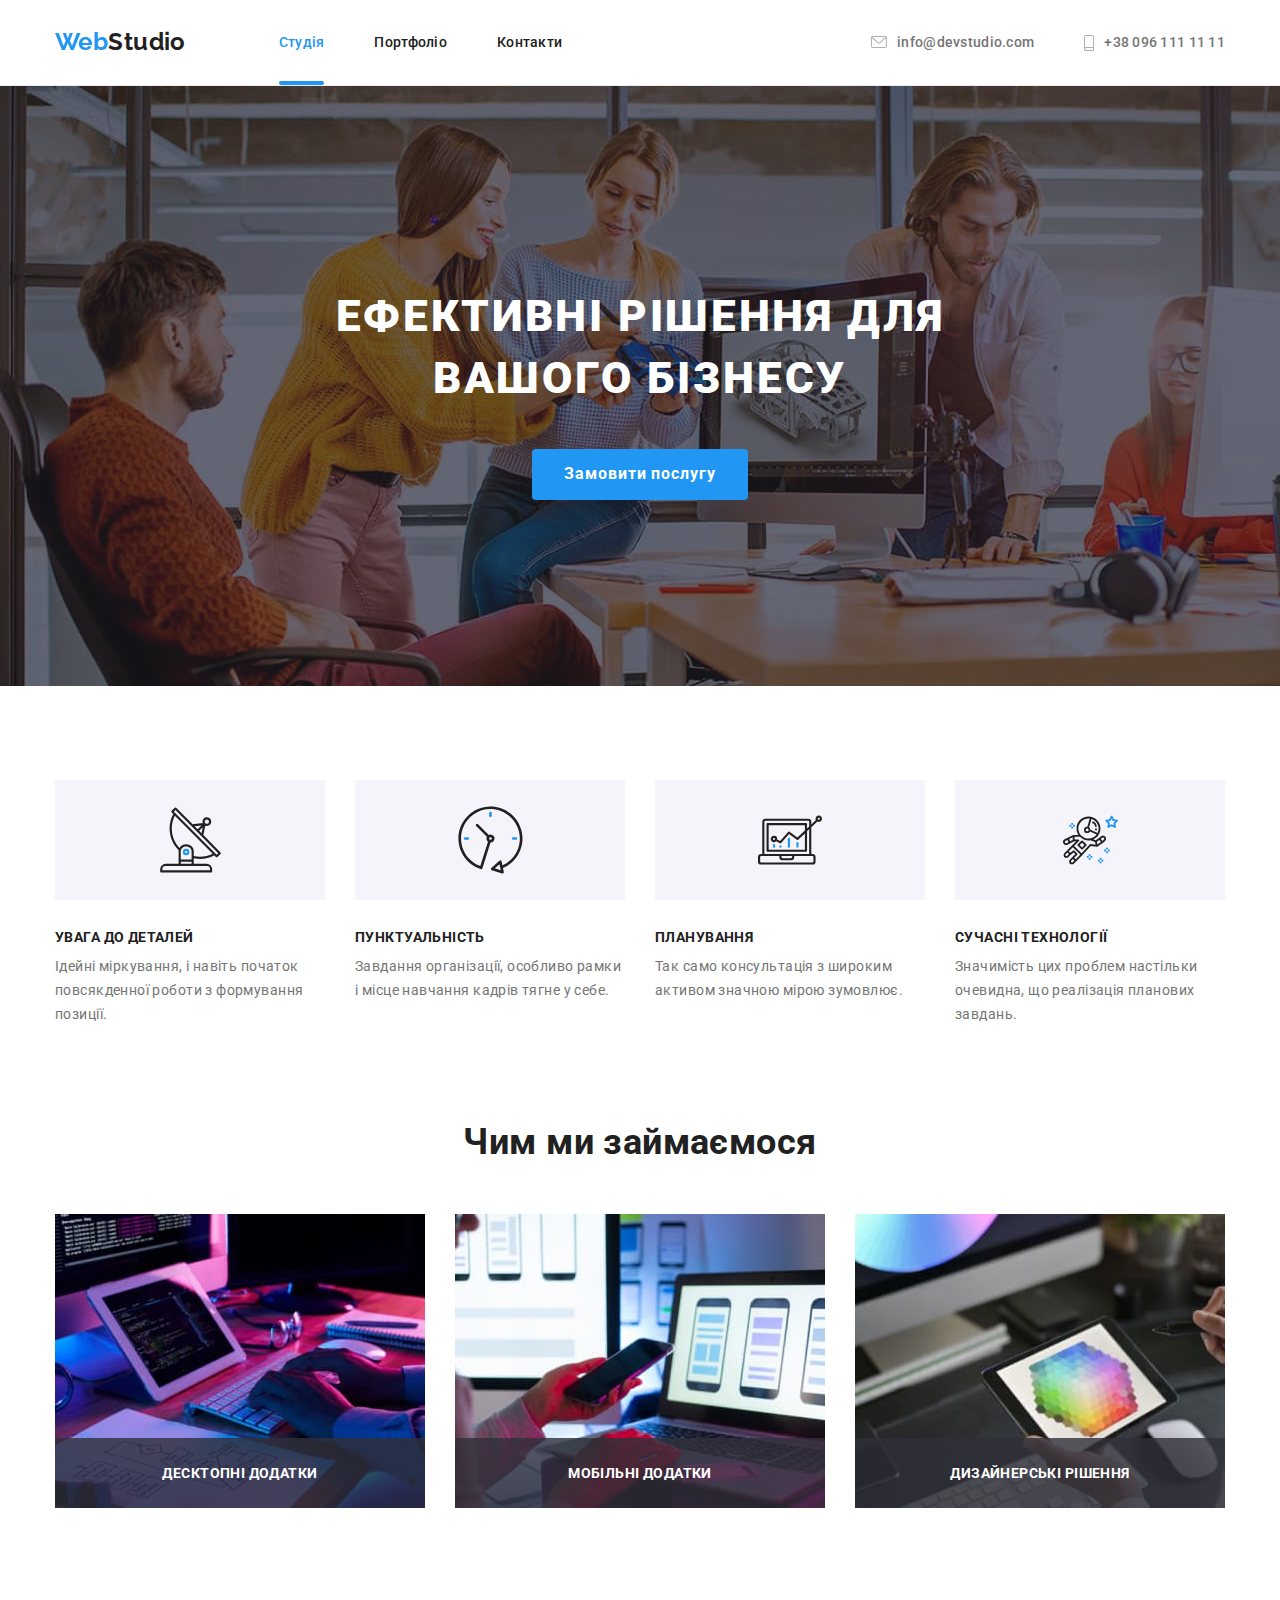
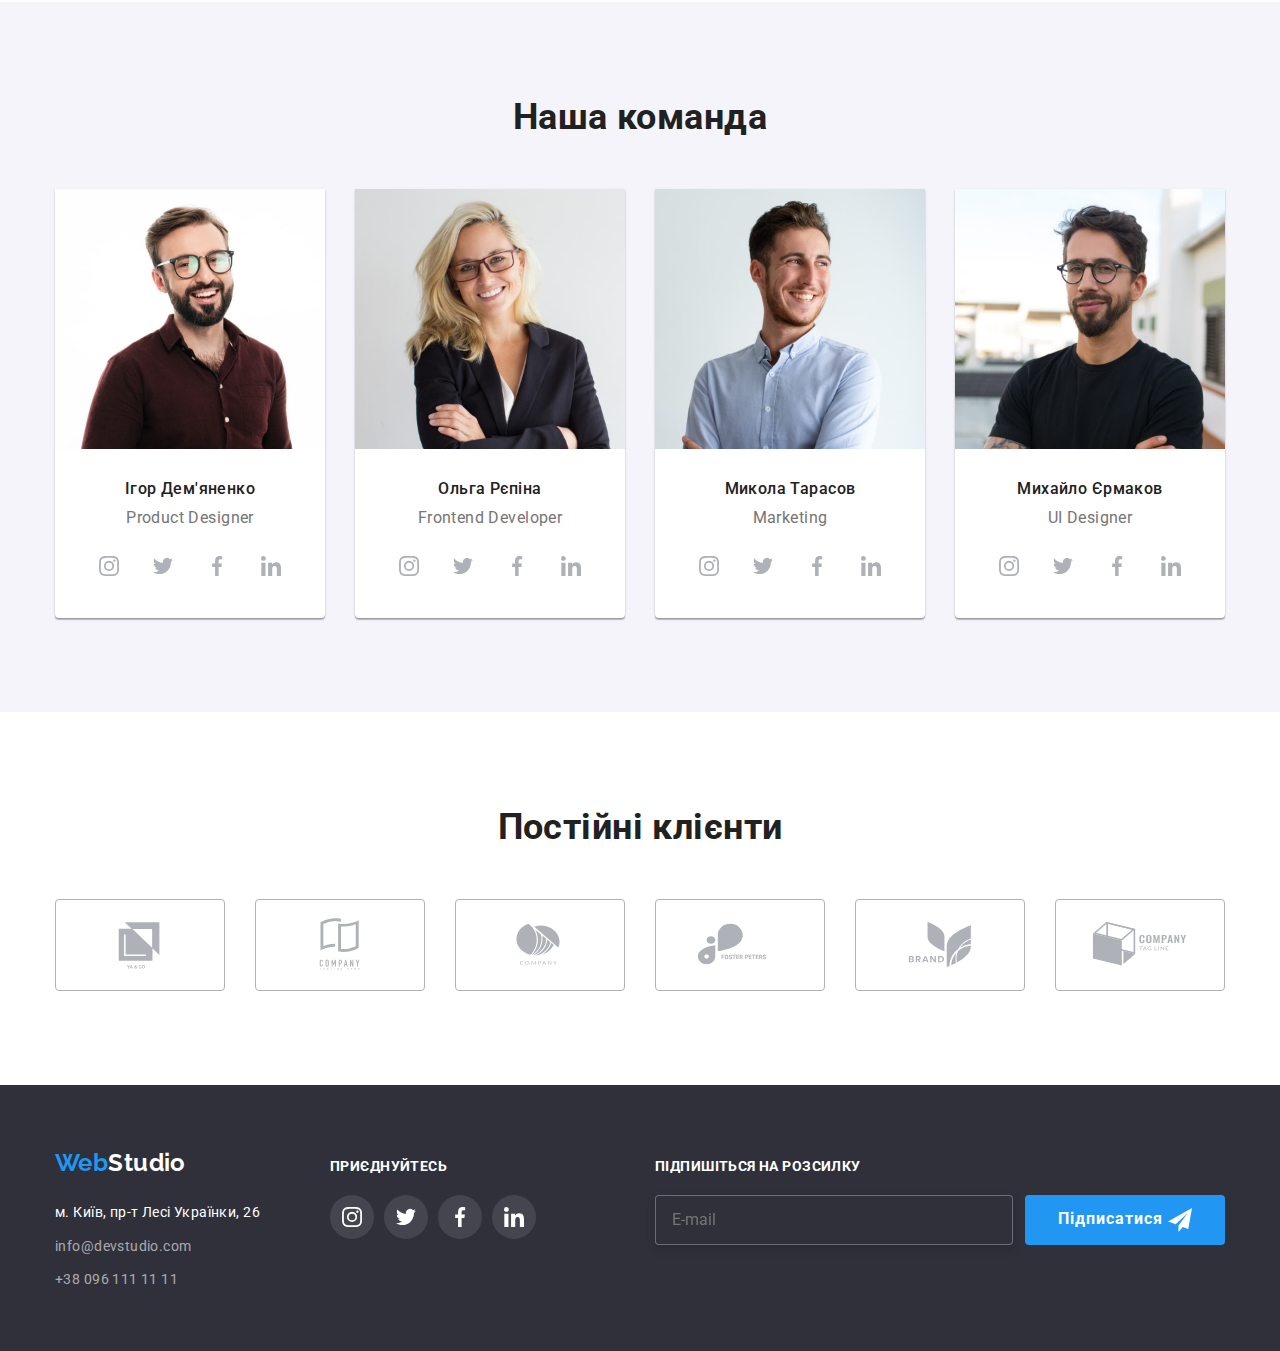
==== index.html @ a07f8948 "Initial commit" ====
<!DOCTYPE html>
<html lang="uk">
  <head>
    <meta charset="UTF-8" />
    <meta http-equiv="X-UA-Compatible" content="IE=edge" />
    <meta name="viewport" content="width=device-width, initial-scale=1.0" />
    <link
      href="https://fonts.googleapis.com/css2?family=Raleway:wght@700&family=Roboto:wght@400;500;700;900&display=swap"
      rel="stylesheet"
    />
    <link
      rel="stylesheet"
      href="https://cdnjs.cloudflare.com/ajax/libs/modern-normalize/1.1.0/modern-normalize.min.css"
    />
    <link rel="stylesheet" href="./css/styles.css" />
    <title>Студія</title>
  </head>
  <body>
    <!--Шапка-->
    <header>
      <!--НАвігація-->
      <div class="container header-container">
        <nav>
          <div class="header-container">
            <div class="full-logo">
              <a class="logo" href="./index.html"><span class="logo-part">Web</span>Studio</a>
            </div>
            <ul class="header-list list">
              <li class="header-item">
                <a href="./index.html" class="header-link guidance curent">Студія</a>
              </li>
              <li class="header-item">
                <a href="./portfolio.html" class="header-link guidance">Портфоліо</a>
              </li>
              <li class="header-item"><a href="" class="header-link guidance">Контакти</a></li>
            </ul>
          </div>
        </nav>
        <!--Список контактної інформації-->
        <ul class="contact-list list">
          <li class="contact-item">
            <a href="mailto:info@devstudio.com" class="header-contact guidance">
              <svg class="svg-contact" width="16" height="12">
                <use href="./images/icon.svg#icon-envelope-hover"></use>
              </svg>
              info@devstudio.com</a
            >
          </li>
          <li class="contact-item">
            <a href="tel:+380961111111" class="header-contact guidance">
              <svg class="svg-contact" width="10" height="16">
                <use href="./images/icon.svg#icon-smartphone"></use>
              </svg>
              +38 096 111 11 11</a
            >
          </li>
        </ul>
      </div>
    </header>
    <!--Головний контент-->
    <main>
      <!--Заголовок-->
      <section class="hero">
        <div class="container">
          <h1 class="hero-title">Ефективні рішення для вашого бізнесу</h1>
          <button data-modal-open type="button" class="hero-tack">Замовити послугу</button>
        </div>
      </section>
      <!--Список рішень-->
      <section class="sections hidden">
        <div class="container">
          <h2 class="vissual-hidden">Інформація про компанію</h2>
          <ul class="list-hidden list">
            <li class="hidden-clause">
              <div class="button-benefits">
                <svg class="icon-antenna">
                  <use href="./images/icon.svg#icon-antenna"></use>
                </svg>
              </div>
              <h3 class="list-title">УВАГА ДО ДЕТАЛЕЙ</h3>
              <p class="list-item">
                Ідейні міркування, і навіть початок повсякденної роботи з формування позиції.
              </p>
            </li>
            <li class="hidden-clause">
              <div class="button-benefits">
                <svg class="icon-clock">
                  <use href="./images/icon.svg#icon-clock"></use>
                </svg>
              </div>
              <h3 class="list-title">ПУНКТУАЛЬНІСТЬ</h3>
              <p class="list-item">
                Завдання організації, особливо рамки і місце навчання кадрів тягне у себе.
              </p>
            </li>
            <li class="hidden-clause">
              <div class="button-benefits">
                <svg class="icon-diagram">
                  <use href="./images/icon.svg#icon-diagram"></use>
                </svg>
              </div>
              <h3 class="list-title">ПЛАНУВАННЯ</h3>
              <p class="list-item">
                Так само консультація з широким активом значною мірою зумовлює.
              </p>
            </li>
            <li class="hidden-clause">
              <div class="button-benefits">
                <svg class="icon-astronaut">
                  <use href="./images/icon.svg#icon-astronaut"></use>
                </svg>
              </div>
              <h3 class="list-title">СУЧАСНІ ТЕХНОЛОГІЇ</h3>
              <p class="list-item">
                Значимість цих проблем настільки очевидна, що реалізація планових завдань.
              </p>
            </li>
          </ul>
        </div>
      </section>
      <!--Секція чим займаємось-->
      <section class="sections">
        <div class="container">
          <h2 class="section-title">Чим ми займаємося</h2>
          <ul class="occupation list">
            <li class="occupation-item">
              <img src="images/img.jpg" alt="Людина працює на комп'ютері" width="370" />
              <div class="under">
                <h3 class="under-title">Десктопні додатки</h3>
              </div>
            </li>
            <li class="occupation-item">
              <img src="images/img1.jpg" alt="Людина працює на планшеті" width="370" />
              <div class="under">
                <h3 class="under-title">Мобільні додатки</h3>
              </div>
            </li>
            <li class="occupation-item">
              <img src="images/img2.jpg" alt="Людина працює на мобільному телефоні" width="370" />
              <div class="under">
                <h3 class="under-title">Дизайнерські рішення</h3>
              </div>
            </li>
          </ul>
        </div>
      </section>
      <!--Команда, співробітники-->
      <section class="team sections">
        <div class="container">
          <h2 class="section-title">Наша команда</h2>
          <ul class="team-list list">
            <li class="team-list-item">
              <img src="images/img3.jpg" alt="Фото співробітника" width="270" />
              <div class="team-name">
                <h3 class="team-title">Ігор Дем'яненко</h3>
                <p class="team-item">Product Designer</p>
                <ul class="list social">
                  <li class="social-item">
                    <a class="social-link" href="">
                      <svg class="social-icon" width="20" height="20">
                        <use href="./images/icon.svg#icon-instagram"></use>
                      </svg>
                    </a>
                  </li>
                  <li class="social-item">
                    <a class="social-link" href="">
                      <svg class="social-icon" width="20" height="20">
                        <use href="./images/icon.svg#icon-twitter"></use>
                      </svg>
                    </a>
                  </li>
                  <li class="social-item">
                    <a class="social-link" href="">
                      <svg class="social-icon" width="20" height="20">
                        <use href="./images/icon.svg#icon-facebook "></use>
                      </svg>
                    </a>
                  </li>
                  <li class="social-item">
                    <a class="social-link" href="">
                      <svg class="social-icon" width="20" height="20">
                        <use href="./images/icon.svg#icon-linkedin "></use>
                      </svg>
                    </a>
                  </li>
                </ul>
              </div>
            </li>
            <li class="team-list-item">
              <img src="images/img4.jpg" alt="Фото співробітника" width="270" />
              <div class="team-name">
                <h3 class="team-title">Ольга Рєпіна</h3>
                <p class="team-item">Frontend Developer</p>
                <ul class="list social">
                  <li class="social-item">
                    <a class="social-link" href="">
                      <svg class="social-icon" width="20" height="20">
                        <use href="./images/icon.svg#icon-instagram"></use>
                      </svg>
                    </a>
                  </li>
                  <li class="social-item">
                    <a class="social-link" href="">
                      <svg class="social-icon" width="20" height="20">
                        <use href="./images/icon.svg#icon-twitter"></use>
                      </svg>
                    </a>
                  </li>
                  <li class="social-item">
                    <a class="social-link" href="">
                      <svg class="social-icon" width="20" height="20">
                        <use href="./images/icon.svg#icon-facebook "></use>
                      </svg>
                    </a>
                  </li>
                  <li class="social-item">
                    <a class="social-link" href="">
                      <svg class="social-icon" width="20" height="20">
                        <use href="./images/icon.svg#icon-linkedin "></use>
                      </svg>
                    </a>
                  </li>
                </ul>
              </div>
            </li>
            <li class="team-list-item">
              <img src="images/img5.jpg" alt="Фото співробітника" width="270" />
              <div class="team-name">
                <h3 class="team-title">Микола Тарасов</h3>
                <p class="team-item">Marketing</p>
                <ul class="list social">
                  <li class="social-item">
                    <a class="social-link" href="">
                      <svg class="social-icon" width="20" height="20">
                        <use href="./images/icon.svg#icon-instagram"></use>
                      </svg>
                    </a>
                  </li>
                  <li class="social-item">
                    <a class="social-link" href="">
                      <svg class="social-icon" width="20" height="20">
                        <use href="./images/icon.svg#icon-twitter"></use>
                      </svg>
                    </a>
                  </li>
                  <li class="social-item">
                    <a class="social-link" href="">
                      <svg class="social-icon" width="20" height="20">
                        <use href="./images/icon.svg#icon-facebook "></use>
                      </svg>
                    </a>
                  </li>
                  <li class="social-item">
                    <a class="social-link" href="">
                      <svg class="social-icon" width="20" height="20">
                        <use href="./images/icon.svg#icon-linkedin "></use>
                      </svg>
                    </a>
                  </li>
                </ul>
              </div>
            </li>
            <li class="team-list-item">
              <img src="images/img6.jpg" alt="Фото співробітника" width="270" />
              <div class="team-name">
                <h3 class="team-title">Михайло Єрмаков</h3>
                <p class="team-item">UI Designer</p>
                <ul class="list social">
                  <li class="social-item">
                    <a class="social-link" href="">
                      <svg class="social-icon" width="20" height="20">
                        <use href="./images/icon.svg#icon-instagram"></use>
                      </svg>
                    </a>
                  </li>
                  <li class="social-item">
                    <a class="social-link" href="">
                      <svg class="social-icon" width="20" height="20">
                        <use href="./images/icon.svg#icon-twitter"></use>
                      </svg>
                    </a>
                  </li>
                  <li class="social-item">
                    <a class="social-link" href="">
                      <svg class="social-icon" width="20" height="20">
                        <use href="./images/icon.svg#icon-facebook "></use>
                      </svg>
                    </a>
                  </li>
                  <li class="social-item">
                    <a class="social-link" href="">
                      <svg class="social-icon" width="20" height="20">
                        <use href="./images/icon.svg#icon-linkedin "></use>
                      </svg>
                    </a>
                  </li>
                </ul>
              </div>
            </li>
          </ul>
        </div>
      </section>
      <!-- Постійні клієнти -->
      <section class="sections">
        <div class="container">
          <h2 class="section-title">Постійні клієнти</h2>
          <ul class="list client">
            <li class="client-item">
              <a href="" class="client-link">
                <svg class="svg-client" width="106px" height="60px">
                  <use href="./images/icon.svg#icon-ya-co"></use>
                </svg>
              </a>
            </li>
            <li class="client-item">
              <a href="" class="client-link">
                <svg class="svg-client" width="106px" height="60px">
                  <use href="./images/icon.svg#icon-tageline-here"></use>
                </svg>
              </a>
            </li>
            <li class="client-item">
              <a href="" class="client-link">
                <svg class="svg-client" width="106px" height="60px">
                  <use href="./images/icon.svg#icon-company"></use>
                </svg>
              </a>
            </li>
            <li class="client-item">
              <a href="" class="client-link">
                <svg class="svg-client" width="106px" height="60px">
                  <use href="./images/icon.svg#icon-foster-peters"></use>
                </svg>
              </a>
            </li>
            <li class="client-item">
              <a href="" class="client-link">
                <svg class="svg-client" width="106px" height="60px">
                  <use href="./images/icon.svg#icon-brand"></use>
                </svg>
              </a>
            </li>
            <li class="client-item">
              <a href="" class="client-link">
                <svg class="svg-client" width="106px" height="60px">
                  <use href="./images/icon.svg#icon-tageline"></use>
                </svg>
              </a>
            </li>
          </ul>
        </div>
      </section>
    </main>
    <!--Контактна інформація-->
    <footer class="footer-title">
      <div class="container">
        <div>
          <div class="footer-logo-full">
            <a class="logo-footer" href="./index.html"
              ><span class="logo-part guidance">Web</span>Studio</a
            >
          </div>
          <address class="fotter-style">
            <ul class="list">
              <li class="footer-item">
                <a href="https://goo.gl/maps/uAzWxjjSuKX4QgEQA" class="footer-link guidance"
                  >м. Київ, пр-т Лесі Українки, 26</a
                >
              </li>
              <li class="footer-item">
                <a href="mailto:info@devstudio.com" class="footer-contact guidance"
                  >info@devstudio.com</a
                >
              </li>
              <li>
                <a href="tel:+380961111111" class="footer-contact guidance">+38 096 111 11 11</a>
              </li>
            </ul>
          </address>
        </div>
        <div class="footer-join">
          <p class="join-title">Приєднуйтесь</p>
          <ul class="list join">
            <li class="join-item">
              <a class="join-link" href="">
                <svg class="join-icon" width="20" height="20">
                  <use href="./images/icon.svg#icon-instagram"></use>
                </svg>
              </a>
            </li>
            <li class="join-item">
              <a class="join-link" href="">
                <svg class="join-icon" width="20" height="20">
                  <use href="./images/icon.svg#icon-twitter"></use>
                </svg>
              </a>
            </li>
            <li class="join-item">
              <a class="join-link" href="">
                <svg class="join-icon" width="20" height="20">
                  <use href="./images/icon.svg#icon-facebook "></use>
                </svg>
              </a>
            </li>
            <li class="join-item">
              <a class="join-link" href="">
                <svg class="join-icon" width="20" height="20">
                  <use href="./images/icon.svg#icon-linkedin "></use>
                </svg>
              </a>
            </li>
          </ul>
        </div>
        <div class="footer-subscription">
          <form>
            <p class="join-title">Підпишіться на розсилку</p>
            <div class="join-part">
              <label for="mailfor"></label>
              <input
                type="email"
                name="mail"
                id="mailfor"
                placeholder="E-mail"
                class="input-footer"
              />
              <button type="submit" class="btn-footer">
                Підписатися
                <svg class="btn-footer-icon" width="24" height="24">
                  <use href="./images/icon.svg#icon-send"></use>
                </svg>
              </button>
            </div>
          </form>
        </div>
      </div>
    </footer>
    <div data-modal class="backdrop is-hidden">
      <div class="modal">
        <button data-modal-close class="close-modal">
          <svg class="svg-img" width="18" height="18">
            <use class="svg-modal" href="./images/icon.svg#icon-close" width="18" height="18"></use>
          </svg>
        </button>
        <form>
          <h2 class="modal-title">Залиште свої дані, ми вам передзвонимо</h2>
          <div>
            <div class="form-fild">
              <label class="form-title" for="name">Ім'я</label>
              <div class="input-wrap">
                <svg class="svg-img-modal" width="18" height="18">
                  <use
                    class="svg-modal-fild"
                    href="./images/icon.svg#icon-mperson"
                    width="18"
                    height="18"
                  ></use>
                </svg>
                <input type="text" name="user-name" id="name" />
              </div>
            </div>
            <div class="form-fild">
              <label class="form-title" for="tel">Телефон</label>
              <div class="input-wrap">
                <svg class="svg-img-modal" width="18" height="18">
                  <use
                    class="svg-modal-fild"
                    href="./images/icon.svg#icon-mphone"
                    width="18"
                    height="18"
                  ></use>
                </svg>
                <input type="tel" name="tel" id="tel" />
              </div>
            </div>
            <div class="form-fild">
              <label class="form-title" for="mail">Пошта</label>
              <div class="input-wrap">
                <svg class="svg-img-modal" width="18" height="18">
                  <use
                    class="svg-modal-fild"
                    href="./images/icon.svg#icon-memail"
                    width="18"
                    height="18"
                  ></use>
                </svg>
                <input type="email" name="email" id="mail" />
              </div>
            </div>
            <div class="form-fild coments">
              <label class="form-title" for="Comment">Коментар</label>
              <textarea name="Comment" id="Comment" cols="30" rows="10"></textarea>
            </div>
            <div class="agree-fild">
              <label class="agree" for="agree">
                <input class="checkbox-hidden" type="checkbox" name="agree" id="agree" />
                <span class="icon">
                  <svg width="18px" height="18px">
                    <use class="svg-modal-check" href="./images/icon.svg#icon-check"></use>
                  </svg>
                </span>
                Погоджуюся з розсилкою та приймаю <a class="agree-link" href="">Умови договору</a>
              </label>
            </div>
            <button class="btn-mjoin" type="submit">Відправити</button>
          </div>
        </form>
      </div>
    </div>
    <script src="./js/modal.js"></script>
  </body>
</html>
---- css/styles.css ----
:root {
  --accent-color: #2196f3;
  --background-color: #2f303a;
  --color-white: #ffffff;
  --color-text: #212121;
  --color-p: #757575;
  --background-team: #f5f4fa;
  --border-color: #afb1b8;
  --card-set-gap: 30px;
  --footer-border-color: rgba(255, 255, 255, 0.1);
  --under-bgc: rgba(47, 48, 58, 0.8);
  --modal-bgc: rgba(0, 0, 0, 0.2);
}

h1,
h2,
h3,
h4,
h5,
h6,
/* ul, */
p {
  margin: 0 auto;
}

img {
  display: block;
  max-width: 100%;
  height: auto;
}

.list {
  padding: 0;
  margin: 0;
  list-style: none;
}

body {
  background-color: var(--color-white);
  font-family: 'Roboto', sans-serif;
  color: var(--color-text);
  font-size: 14px;
  line-height: 1.2;
  letter-spacing: 0.03em;
}

.container {
  width: 1200px;
  margin-left: auto;
  margin-right: auto;
  padding: 0px 15px;
}

* {
  list-style: none;
}

a {
  text-decoration: none;
}

/* header */
header {
  border-bottom: 1px solid #ececec;
}
.header-container {
  display: flex;
  align-items: center;
}
.hero {
  background-color: var(--background-color);
  padding: 200px 0;
}

.full-logo {
  padding: 24px 0 25px 0;
  margin-right: 93px;
}
.logo {
  color: var(--color-text);
  font-family: 'Raleway', sans-serif;
  font-weight: 700;
  font-size: 24px;
  line-height: 1.5;
}

.guidance.curent {
  color: var(--accent-color);
}

.curent {
  position: relative;
}

.curent::after {
  content: '';

  position: absolute;
  bottom: -30px;

  display: block;
  width: 100%;
  height: 4px;

  border-radius: 2px;
  background-color: var(--accent-color);
}

.guidance:focus,
.guidance:hover,
.logo-part {
  color: var(--accent-color);
}

.contact-item .guidance:focus .svg-contact,
.contact-item .guidance:hover .svg-contact {
  fill: var(--accent-color);
}

.header-list {
  display: flex;
}

.header-item:not(:first-child) {
  margin-left: 50px;
}

.header-link {
  color: var(--color-text);
  padding: 5px 0px;
  font-weight: 500;
  letter-spacing: 0.02em;
  transition: color 250ms cubic-bezier(0.4, 0, 0.2, 1);
}

.header-contact {
  display: flex;
  align-items: center;
  color: var(--color-p);
  font-weight: 500;
  line-height: 1.1;
  letter-spacing: 0.02em;
  transition: color 250ms cubic-bezier(0.4, 0, 0.2, 1);
}

.svg-contact {
  fill: var(--border-color);
  margin-right: 10px;
  transition: fill 250ms cubic-bezier(0.4, 0, 0.2, 1);
}

.icon-smartphone {
  margin-right: 10px;
  width: 10px;
  height: 16px;
}

.header-item.header-link,
.contact-item.header-contact {
  padding: 32px 0;
}

.contact-list {
  display: flex;
  margin-left: auto;
}

.contact-item:not(:first-child) {
  margin-left: 50px;
}

/* Головний контент */
.hero {
  max-width: 1600px;
  height: 600px;
  margin-left: auto;
  margin-right: auto;
  background-image: linear-gradient(to right, rgba(47, 48, 58, 0.4), rgba(47, 48, 58, 0.4)),
    url(../images/hero.jpg);
  background-size: cover;
  background-repeat: no-repeat;
}

.hero-title {
  color: var(--color-white);
  font-weight: 900;
  font-size: 44px;
  line-height: 1.4;
  text-align: center;
  letter-spacing: 0.06em;
  text-transform: uppercase;
  width: 696px;
  margin-bottom: 40px;
}
/* кнопка */
.hero-tack {
  color: var(--color-white);
  background-color: var(--accent-color);
  font-family: inherit;
  font-weight: 700;
  font-size: 16px;
  line-height: 1.9;
  display: flex;
  margin: 0 auto;
  text-align: center;
  letter-spacing: 0.06em;
  cursor: pointer;
  padding: 10px 32px;
  border: none;
  border-radius: 4px;
}

/* Секція  Список рішень*/
.sections {
  padding: 94px 0;
}
.hidden {
  padding-bottom: 0;
}
.vissual-hidden {
  position: absolute;
  white-space: nowrap;
  width: 1px;
  height: 1px;
  overflow: hidden;
  border: 0;
  padding: 0;
  clip: rect(0 0 0 0);
  clip-path: inset(50%);
  margin: -1px;
}

.list-hidden {
  display: flex;
}

.list-title {
  font-weight: 700;
  line-height: 1.1;
  font-size: 14px;
  text-transform: uppercase;
  margin: 30px 0 10px 0;
}

.list-item {
  color: var(--color-p);
  line-height: 1.7;
  width: 270px;
}

.hidden-clause:not(:first-child) {
  margin-left: 30px;
}
.button-benefits {
  display: flex;
  align-items: center;
  justify-content: center;
  border: none;
  background-color: var(--background-team);
  width: 270px;
  height: 120px;
}
.icon-antenna {
  width: 65px;
  height: 70px;
}

.icon-clock {
  width: 67px;
  height: 70px;
}

.icon-diagram {
  width: 70px;
  height: 64px;
}

.icon-astronaut {
  width: 55px;
  height: 60px;
}

/*Секція чим займаємось*/

.occupation {
  display: flex;
}

.section-title {
  font-weight: 700;
  font-size: 36px;
  line-height: 1.2;
  text-align: center;
  margin-bottom: 50px;
}
.occupation-item {
  flex-basis: calc((100%-60px) / 3);
  position: relative;
}
.occupation-item:not(:first-child) {
  margin-left: 30px;
}

.under {
  display: flex;
  background-color: var(--under-bgc);
  position: absolute;
  width: 370px;
  height: 70px;
  bottom: 0;
}

.under-title {
  display: flex;
  justify-content: center;
  align-items: center;
  font-weight: 700;
  font-size: 14px;
  line-height: 16px;
  text-transform: uppercase;
  color: var(--color-white);
}

/* Секція Команда, співробітники */

.team {
  background-color: var(--background-team);
}

.team-title {
  font-weight: 500;
  font-size: 16px;
  line-height: 1.2;
  text-align: center;
  margin-bottom: 10px;
}

.team-list {
  display: flex;
}

.team-list-item {
  flex-basis: calc((100%-90px) / 4);
  background-color: var(--color-white);
  border-radius: 0px 0px 4px 4px;
  box-shadow: 0px 1px 3px rgba(0, 0, 0, 0.12), 0px 1px 1px rgba(0, 0, 0, 0.14),
    0px 2px 1px rgba(0, 0, 0, 0.2);
}
.team-list-item:not(:first-child) {
  margin-left: 30px;
}

.team-name {
  padding: 30px 0;
}

.team-item {
  color: var(--color-p);
  font-size: 16px;
  line-height: 1.2;
  text-align: center;
}

.social {
  margin-top: 16px;
  display: flex;
  justify-content: center;
}

.social-item:not(:first-child) {
  margin-left: 10px;
}

.social-link {
  display: flex;
  align-items: center;
  justify-content: center;
  width: 44px;
  height: 44px;
  border-radius: 50%;
  border: none;
  transition: background-color 250ms cubic-bezier(0.4, 0, 0.2, 1);
}

.team .social-icon {
  display: inline-block;
  fill: var(--border-color);
  transition: fill 250ms cubic-bezier(0.4, 0, 0.2, 1);
}

.social-link:hover,
.social-link:focus {
  background-color: var(--accent-color);
}

.social-link:hover .social-icon,
.social-link:focus .social-icon {
  fill: var(--color-white);
}

/* Постійні клієнти */

.client {
  display: flex;
  justify-content: center;
}

.client-item {
  width: 170px;
  height: 92px;
}
.client-link {
  width: 100%;
  height: 100%;
  display: flex;
  justify-content: center;
  align-items: center;
  border-radius: 4px;
  border: 1px solid var(--border-color);
  transition: border-color 250ms cubic-bezier(0.4, 0, 0.2, 1);
}

.svg-client {
  fill: var(--border-color);
  transition: fill 250ms cubic-bezier(0.4, 0, 0.2, 1);
}

li.client-item:not(:first-child) {
  margin-left: 30px;
}

.client-link:hover,
.client-link:focus {
  border-color: var(--accent-color);
}

.client-link:hover .svg-client,
.client-link:focus .svg-client {
  fill: var(--accent-color);
}

/* Footer */

.footer-title {
  background-color: var(--background-color);
  padding: 60px 0;
}

.footer-title .container {
  display: flex;
  align-items: baseline;
}

.footer-logo-full {
  margin-bottom: 20px;
}

.logo-footer {
  color: var(--color-white);
  font-family: 'Raleway';
  font-weight: 700;
  font-size: 24px;
  line-height: 1.5;
}

.footer-item {
  margin-bottom: 9px;
}

.footer-link {
  line-height: 1.7;
  color: var(--color-white);
  transition: color 250ms cubic-bezier(0.4, 0, 0.2, 1);
}

.footer-contact {
  line-height: 24px;
  color: rgba(255, 255, 255, 0.6);
  transition: color 250ms cubic-bezier(0.4, 0, 0.2, 1);
}
li.tel-phon {
  margin-bottom: 0;
}
address {
  font-style: normal;
}
.footer-join {
  margin-left: 70px;
}

.join {
  margin-top: 20px;
  display: flex;
  justify-content: center;
}

.join-item:not(:first-child) {
  margin-left: 10px;
}

.join-link {
  display: flex;
  align-items: center;
  justify-content: center;
  width: 44px;
  height: 44px;
  border-radius: 50%;
  background-color: var(--footer-border-color);

  border-radius: 50%;
  border: none;
  transition: background-color 250ms cubic-bezier(0.4, 0, 0.2, 1);
}

.footer-join .join-icon {
  display: inline-block;
  fill: var(--color-white);
}

.join-link:hover,
.join-link:focus {
  background-color: var(--accent-color);
}

.join-link:hover .join-icon,
.join-link:focus .join-icon {
  fill: var(--color-white);
}

.join-title {
  color: var(--color-white);
  font-weight: 700;
  font-size: 14px;
  line-height: 1.14;
  text-transform: uppercase;
  margin-bottom: 20px;
}

.join-part {
  display: flex;
}

.footer-subscription {
  margin-left: auto;
}

.input-footer {
  width: 358px;
  height: 50px;
  border: 1px solid rgba(255, 255, 255, 0.3);
  filter: drop-shadow(0px 4px 4px rgba(0, 0, 0, 0.15));
  border-radius: 4px;
  background-color: var(--background-color);
  padding-left: 16px;

  font-size: 16px;
  line-height: 1.25;
  color: var(--color-white);
}

.btn-footer {
  width: 200px;
  height: 50px;
  background-color: var(--accent-color);
  color: var(--color-white);

  font-weight: 700;
  font-size: 16px;
  line-height: 1.9;
  letter-spacing: 0.06em;

  display: flex;
  align-items: center;
  justify-content: center;

  border-radius: 4px;
  border: none;

  margin-left: 12px;
  cursor: pointer;
}

.btn-footer-icon {
  fill: var(--color-white);
  margin-left: 5px;
}

/* модальне вікно */

.backdrop {
  position: fixed;
  top: 0;
  left: 0;
  width: 100%;
  height: 100%;
  background-color: var(--modal-bgc);
}

.modal-title {
  margin-bottom: 12px;

  font-weight: 700;
  font-size: 20px;
  line-height: 1.15;
  text-align: center;
}

.form-title {
  font-weight: 400;
  font-size: 12px;
  line-height: 1.2;
  letter-spacing: 0.01em;

  color: var(--color-p);
  margin-top: 10px;
  margin-bottom: 4px;
}

.form-fild {
  display: flex;
  flex-direction: column;
}
.input-wrap {
  position: relative;
}

.form-fild input {
  height: 40px;
  border: none;
  border: 1px solid rgba(33, 33, 33, 0.2);
  border-radius: 4px;
  width: 100%;
  padding-left: 42px;
  outline: none;
  transition: border 250ms cubic-bezier(0.4, 0, 0.2, 1);
}

.modal {
  width: 528px;
  height: 581px;
  background-color: var(--color-white);
  border-radius: 4px;
  box-shadow: 0px 1px 3px rgba(0, 0, 0, 0.12), 0px 1px 1px rgba(0, 0, 0, 0.14),
    0px 2px 1px rgba(0, 0, 0, 0.2);
  padding: 40px;

  position: absolute;
  top: 50%;
  left: 50%;
  transform: translate(-50%, -50%) scale(1);
  transition: transform 250ms cubic-bezier(0.4, 0, 0.2, 1);
}

.backdrop.is-hidden .modal {
  transform: translate(-50%, -50%) scale(0.2);
}

.close-modal {
  position: absolute;
  border: 1px solid var(--color-p);
  border-radius: 50%;
  width: 30px;
  height: 30px;
  cursor: pointer;
  right: 8px;
  top: 8px;
  background-color: var(--color-white);
}

.close-modal:hover,
.close-modal:focus svg {
  fill: var(--accent-color);
}

.svg-img {
  position: absolute;
  top: 50%;
  left: 50%;
  transform: translate(-50%, -50%);
}

.is-hidden {
  opacity: 0;
  pointer-events: none;
  transition: opacity 250ms cubic-bezier(0.4, 0, 0.2, 1);
}

.svg-img-modal {
  position: absolute;
  top: 50%;
  left: 12px;
  transform: translateY(-50%);
  fill: var(--color-text);
  transition: fill 250ms cubic-bezier(0.4, 0, 0.2, 1);
}

.coments textarea {
  resize: none;
  margin-bottom: 20px;
  height: 120px;
  border: none;
  border: 1px solid rgba(33, 33, 33, 0.2);
  outline: none;
  border-radius: 4px;
  transition: border 250ms cubic-bezier(0.4, 0, 0.2, 1);
}

.agree {
  font-weight: 400;
  line-height: 2;
  color: var(--color-p);
  display: flex;
  align-items: center;
}

.agree-link {
  color: #2196f3;
  text-decoration: underline;
  margin-left: 4px;
}

.btn-mjoin {
  width: 200px;
  height: 50px;
  border-radius: 4px;

  background-color: var(--accent-color);
  color: var(--color-white);
  border: none;
  margin-top: 20px;
  display: flex;
  justify-content: center;
  align-items: center;
  margin: 20px auto 0 auto;
  cursor: pointer;

  font-weight: 700;
  font-size: 16px;
  line-height: 1.9;
  letter-spacing: 0.06em;
}

.form-fild:focus-within textarea,
.form-fild:focus-within input {
  border: 1px solid var(--accent-color);
}
.form-fild:focus-within svg {
  fill: var(--accent-color);
}

.svg-modal-check {
  fill: var(--color-white);
}

.agree-fild {
  display: flex;
  align-items: center;
  justify-content: center;
}

.checkbox-hidden {
  position: absolute;
  width: 1px;
  height: 1px;
  margin: -1px;
  border: 0;
  padding: 0;
  clip: rect(0 0 0 0);
  overflow: hidden;
}

.checkbox-hidden:checked + .icon {
  border-color: var(--accent-color);
  background-color: var(--accent-color);
}

.icon {
  width: 15px;
  height: 15px;
  border: 2px solid var(--color-text);
  border-radius: 2px;
  margin-right: 7px;
  display: flex;
  align-items: center;
  background-origin: border-box;
  transition: border-color 250ms cubic-bezier(0.4, 0, 0.2, 1),
    background-color 250ms cubic-bezier(0.4, 0, 0.2, 1);
}

/* Portfolio */
/* Buttons */
.portfolio-tack {
  color: var(--color-text);
  background-color: var(--background-team);
  font-family: inherit;
  font-weight: 500;
  font-size: 16px;
  line-height: 1.9;
  display: flex;
  align-items: center;
  cursor: pointer;
  margin: 0 auto;
  border: none;
  border-radius: 4px;
  padding: 6px 22px;
  transition: color 250ms cubic-bezier(0.4, 0, 0.2, 1),
    background-color 250ms cubic-bezier(0.4, 0, 0.2, 1);
}
.portfolio-tack.first {
  padding: 6px 25px;
}

.btn-set {
  display: flex;
  justify-content: center;
  margin-bottom: 50px;
}

.btn-item:not(:first-child) {
  margin-left: 8px;
}

.portfolio-guidance:focus,
.portfolio-guidance:hover {
  color: var(--color-white);
  background-color: var(--accent-color);
}

.portfolio-subtitle {
  font-weight: 700;
  font-size: 18px;
  color: var(--color-text);
  line-height: 2;
  letter-spacing: 0.06em;
  margin-bottom: 4px;
}

.portfolio-subtitle-part {
  font-weight: 700;
  color: var(--color-text);
  font-size: 18px;
  line-height: 2;
  letter-spacing: 0.03em;
  margin-bottom: 4px;
}

.portfolio-item {
  font-size: 16px;
  line-height: 1.9;
  color: var(--color-p);
}

.card-set {
  display: flex;
  flex-wrap: wrap;
  margin-left: calc(-1 * var(--card-set-gap));
  margin-top: calc(-1 * var(--card-set-gap));
}
.card-set {
  flex-basis: calc(100% / 3 - var(--card-set-gap));
}
.card-item {
  margin-left: var(--card-set-gap);
  margin-top: var(--card-set-gap);
}

.card-part {
  padding: 20px 24px;
  border-left: 1px solid #eeeeee;
  border-right: 1px solid #eeeeee;
  border-bottom: 1px solid #eeeeee;
}
.card-link-portfolio {
  position: relative;
  display: block;
  transition: box-shadow 250ms cubic-bezier(0.4, 0, 0.2, 1);
}

.card-link-portfolio:hover,
.card-link-portfolio:focus {
  box-shadow: 0px 1px 1px rgba(0, 0, 0, 0.12), 0px 4px 4px rgba(0, 0, 0, 0.06),
    1px 4px 6px rgba(0, 0, 0, 0.16);
}

.overlay-card {
  position: absolute;
  top: 0;
  left: 0;
  width: 370px;
  height: 294px;
  overflow: hidden;
}

.overlay-card-move {
  position: absolute;
  top: 0;
  left: 0;

  width: 100%;
  height: 100%;

  transform: translatey(100%);
  transition: transform 250ms cubic-bezier(0.4, 0, 0.2, 1);

  background-color: var(--accent-color);
}

.card-link-portfolio:hover .overlay-card-move {
  transform: translateY(0);
}

.overlay-text {
  font-weight: 400;
  font-size: 18px;
  line-height: 1.5;
  color: var(--color-white);
  padding: 63px 24px 0 24px;
}
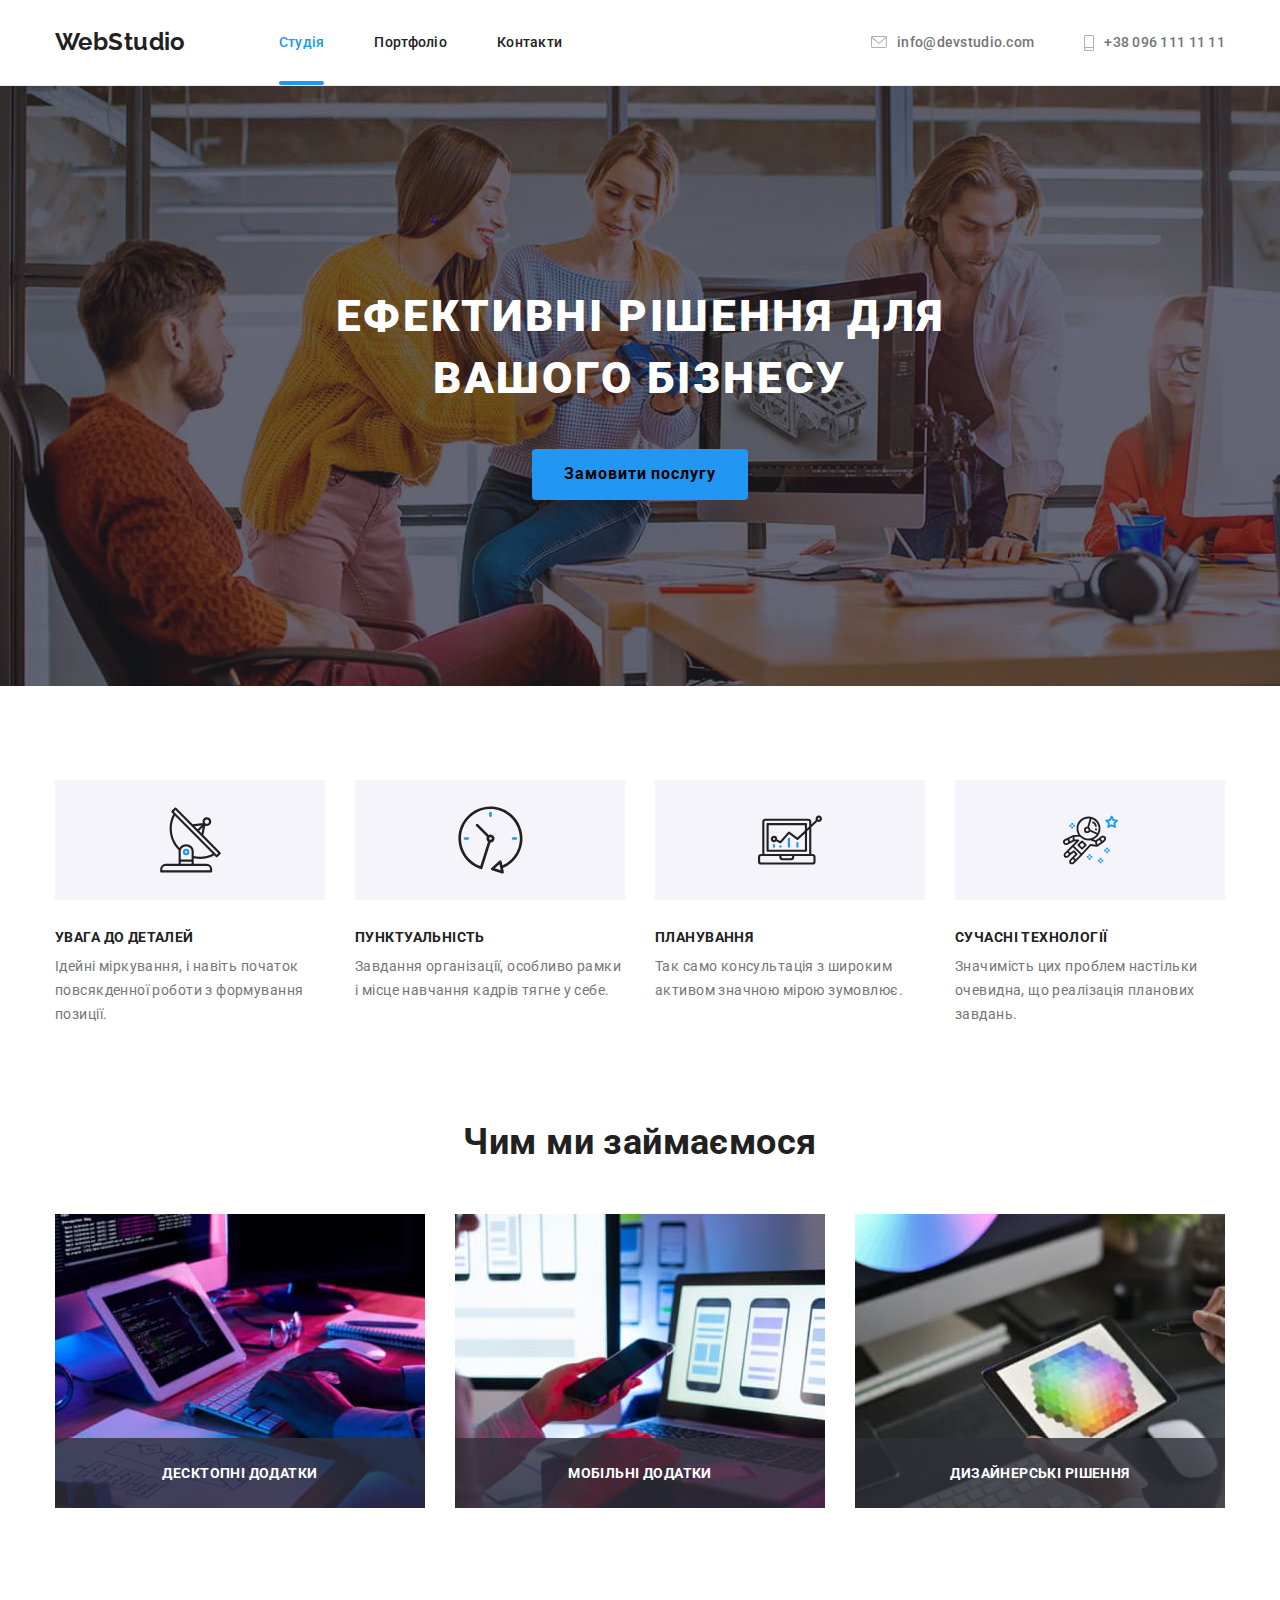
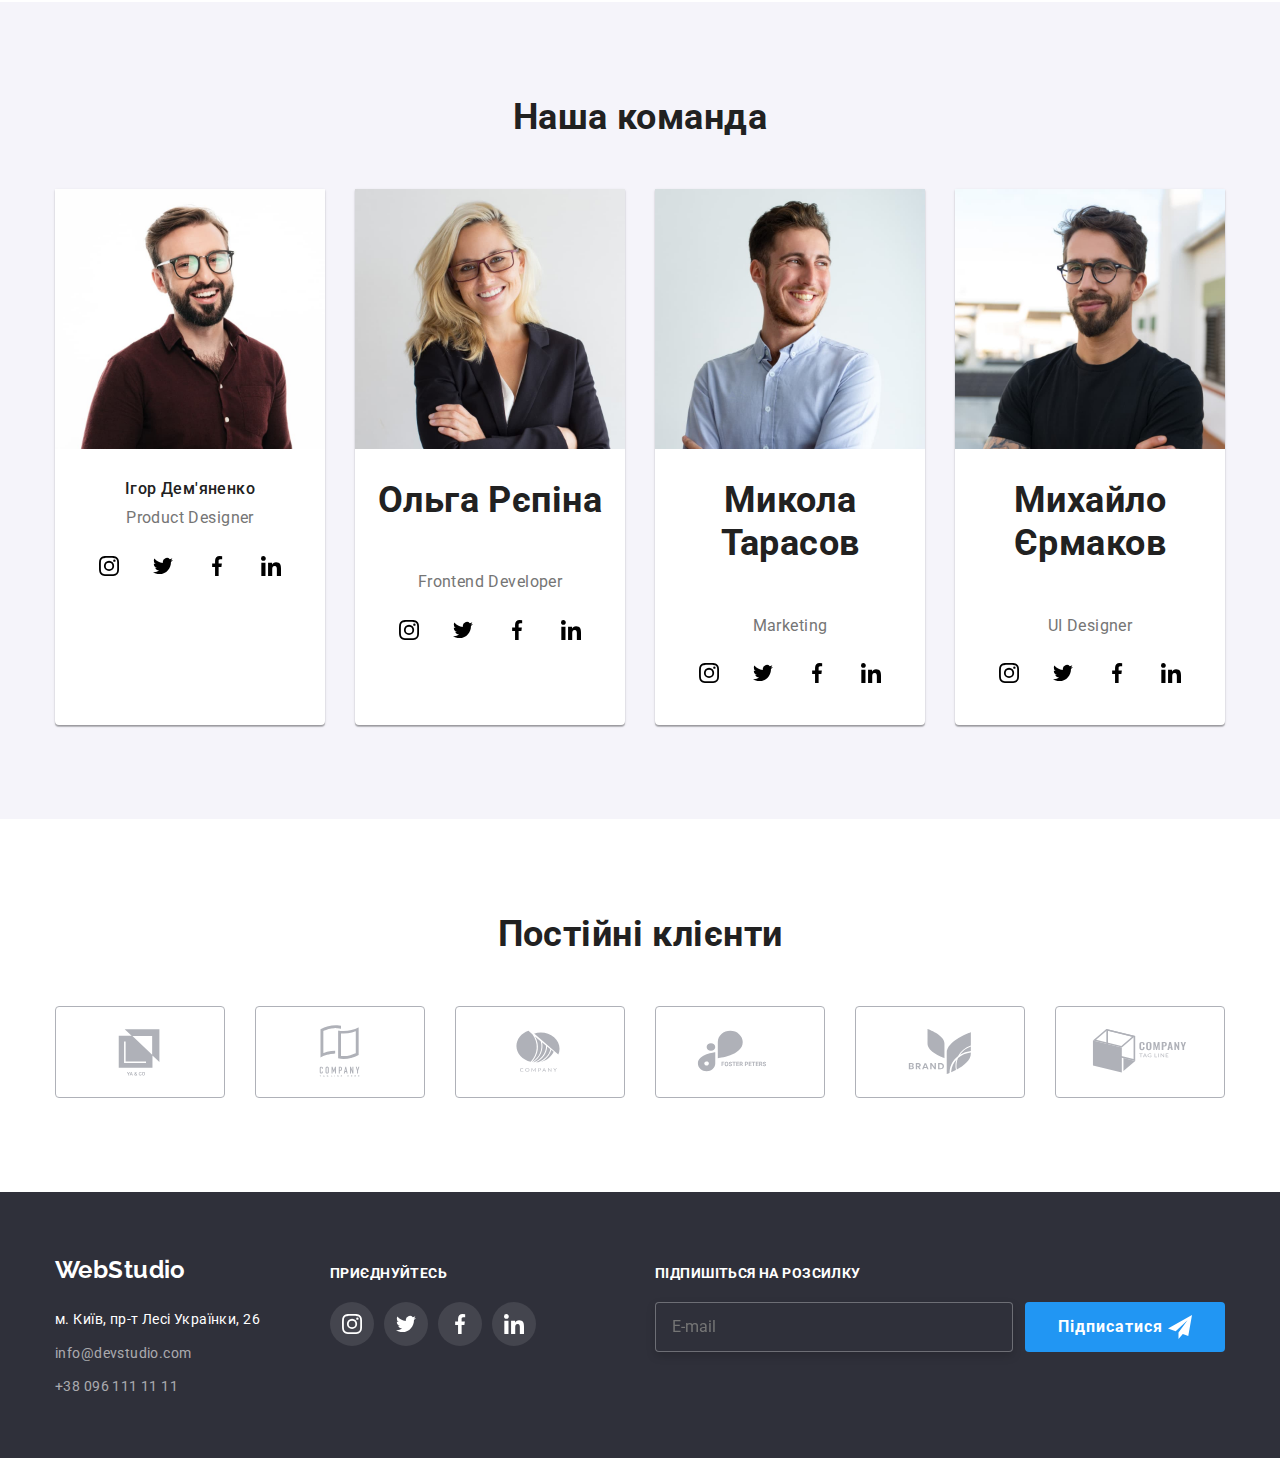
==== commit 2e39f381: "1" ====
--- a/index.html
+++ b/index.html
@@ -12,7 +12,7 @@
       rel="stylesheet"
       href="https://cdnjs.cloudflare.com/ajax/libs/modern-normalize/1.1.0/modern-normalize.min.css"
     />
-    <link rel="stylesheet" href="./css/styles.css" />
+    <link rel="stylesheet" href="./css/main.min.css" />
     <title>Студія</title>
   </head>
   <body>
@@ -63,15 +63,15 @@
       <section class="hero">
         <div class="container">
           <h1 class="hero-title">Ефективні рішення для вашого бізнесу</h1>
-          <button data-modal-open type="button" class="hero-tack">Замовити послугу</button>
+          <button data-modal-open type="button" class="hero-btn">Замовити послугу</button>
         </div>
       </section>
       <!--Список рішень-->
-      <section class="sections hidden">
+      <section class="sections distance">
         <div class="container">
           <h2 class="vissual-hidden">Інформація про компанію</h2>
-          <ul class="list-hidden list">
-            <li class="hidden-clause">
+          <ul class="unlikely list">
+            <li class="decision-clause">
               <div class="button-benefits">
                 <svg class="icon-antenna">
                   <use href="./images/icon.svg#icon-antenna"></use>
@@ -82,7 +82,7 @@
                 Ідейні міркування, і навіть початок повсякденної роботи з формування позиції.
               </p>
             </li>
-            <li class="hidden-clause">
+            <li class="decision-clause">
               <div class="button-benefits">
                 <svg class="icon-clock">
                   <use href="./images/icon.svg#icon-clock"></use>
@@ -93,7 +93,7 @@
                 Завдання організації, особливо рамки і місце навчання кадрів тягне у себе.
               </p>
             </li>
-            <li class="hidden-clause">
+            <li class="decision-clause">
               <div class="button-benefits">
                 <svg class="icon-diagram">
                   <use href="./images/icon.svg#icon-diagram"></use>
@@ -104,7 +104,7 @@
                 Так само консультація з широким активом значною мірою зумовлює.
               </p>
             </li>
-            <li class="hidden-clause">
+            <li class="decision-clause">
               <div class="button-benefits">
                 <svg class="icon-astronaut">
                   <use href="./images/icon.svg#icon-astronaut"></use>
@@ -122,7 +122,7 @@
       <section class="sections">
         <div class="container">
           <h2 class="section-title">Чим ми займаємося</h2>
-          <ul class="occupation list">
+          <ul class="unlikely list">
             <li class="occupation-item">
               <img src="images/img.jpg" alt="Людина працює на комп'ютері" width="370" />
               <div class="under">
@@ -147,38 +147,38 @@
       <!--Команда, співробітники-->
       <section class="team sections">
         <div class="container">
-          <h2 class="section-title">Наша команда</h2>
-          <ul class="team-list list">
-            <li class="team-list-item">
+          <h2 class="team__title">Наша команда</h2>
+          <ul class="unlikely list">
+            <li class="team__list-item">
               <img src="images/img3.jpg" alt="Фото співробітника" width="270" />
-              <div class="team-name">
-                <h3 class="team-title">Ігор Дем'яненко</h3>
-                <p class="team-item">Product Designer</p>
+              <div class="team__name">
+                <h3 class="team__pretitle">Ігор Дем'яненко</h3>
+                <p class="team__item">Product Designer</p>
                 <ul class="list social">
-                  <li class="social-item">
-                    <a class="social-link" href="">
-                      <svg class="social-icon" width="20" height="20">
+                  <li class="social__item">
+                    <a class="social__link" href="">
+                      <svg class="social__icon" width="20" height="20">
                         <use href="./images/icon.svg#icon-instagram"></use>
                       </svg>
                     </a>
                   </li>
-                  <li class="social-item">
-                    <a class="social-link" href="">
-                      <svg class="social-icon" width="20" height="20">
+                  <li class="social__item">
+                    <a class="social__link" href="">
+                      <svg class="social__icon" width="20" height="20">
                         <use href="./images/icon.svg#icon-twitter"></use>
                       </svg>
                     </a>
                   </li>
-                  <li class="social-item">
-                    <a class="social-link" href="">
-                      <svg class="social-icon" width="20" height="20">
+                  <li class="social__item">
+                    <a class="social__link" href="">
+                      <svg class="social__icon" width="20" height="20">
                         <use href="./images/icon.svg#icon-facebook "></use>
                       </svg>
                     </a>
                   </li>
-                  <li class="social-item">
-                    <a class="social-link" href="">
-                      <svg class="social-icon" width="20" height="20">
+                  <li class="social__item">
+                    <a class="social__link" href="">
+                      <svg class="social__icon" width="20" height="20">
                         <use href="./images/icon.svg#icon-linkedin "></use>
                       </svg>
                     </a>
@@ -186,36 +186,36 @@
                 </ul>
               </div>
             </li>
-            <li class="team-list-item">
+            <li class="team__list-item">
               <img src="images/img4.jpg" alt="Фото співробітника" width="270" />
-              <div class="team-name">
-                <h3 class="team-title">Ольга Рєпіна</h3>
-                <p class="team-item">Frontend Developer</p>
+              <div class="team__name">
+                <h3 class="team__title">Ольга Рєпіна</h3>
+                <p class="team__item">Frontend Developer</p>
                 <ul class="list social">
-                  <li class="social-item">
-                    <a class="social-link" href="">
-                      <svg class="social-icon" width="20" height="20">
+                  <li class="social__item">
+                    <a class="social__link" href="">
+                      <svg class="social__icon" width="20" height="20">
                         <use href="./images/icon.svg#icon-instagram"></use>
                       </svg>
                     </a>
                   </li>
-                  <li class="social-item">
-                    <a class="social-link" href="">
-                      <svg class="social-icon" width="20" height="20">
+                  <li class="social__item">
+                    <a class="social__link" href="">
+                      <svg class="social__icon" width="20" height="20">
                         <use href="./images/icon.svg#icon-twitter"></use>
                       </svg>
                     </a>
                   </li>
-                  <li class="social-item">
-                    <a class="social-link" href="">
-                      <svg class="social-icon" width="20" height="20">
+                  <li class="social__item">
+                    <a class="social__link" href="">
+                      <svg class="social__icon" width="20" height="20">
                         <use href="./images/icon.svg#icon-facebook "></use>
                       </svg>
                     </a>
                   </li>
-                  <li class="social-item">
-                    <a class="social-link" href="">
-                      <svg class="social-icon" width="20" height="20">
+                  <li class="social__item">
+                    <a class="social__link" href="">
+                      <svg class="social__icon" width="20" height="20">
                         <use href="./images/icon.svg#icon-linkedin "></use>
                       </svg>
                     </a>
@@ -223,36 +223,36 @@
                 </ul>
               </div>
             </li>
-            <li class="team-list-item">
+            <li class="team__list-item">
               <img src="images/img5.jpg" alt="Фото співробітника" width="270" />
-              <div class="team-name">
-                <h3 class="team-title">Микола Тарасов</h3>
-                <p class="team-item">Marketing</p>
+              <div class="team__name">
+                <h3 class="team__title">Микола Тарасов</h3>
+                <p class="team__item">Marketing</p>
                 <ul class="list social">
-                  <li class="social-item">
-                    <a class="social-link" href="">
-                      <svg class="social-icon" width="20" height="20">
+                  <li class="social__item">
+                    <a class="social__link" href="">
+                      <svg class="social__icon" width="20" height="20">
                         <use href="./images/icon.svg#icon-instagram"></use>
                       </svg>
                     </a>
                   </li>
-                  <li class="social-item">
-                    <a class="social-link" href="">
-                      <svg class="social-icon" width="20" height="20">
+                  <li class="social__item">
+                    <a class="social__link" href="">
+                      <svg class="social__icon" width="20" height="20">
                         <use href="./images/icon.svg#icon-twitter"></use>
                       </svg>
                     </a>
                   </li>
-                  <li class="social-item">
-                    <a class="social-link" href="">
-                      <svg class="social-icon" width="20" height="20">
+                  <li class="social__item">
+                    <a class="social__link" href="">
+                      <svg class="social__icon" width="20" height="20">
                         <use href="./images/icon.svg#icon-facebook "></use>
                       </svg>
                     </a>
                   </li>
-                  <li class="social-item">
-                    <a class="social-link" href="">
-                      <svg class="social-icon" width="20" height="20">
+                  <li class="social__item">
+                    <a class="social__link" href="">
+                      <svg class="social__icon" width="20" height="20">
                         <use href="./images/icon.svg#icon-linkedin "></use>
                       </svg>
                     </a>
@@ -260,36 +260,36 @@
                 </ul>
               </div>
             </li>
-            <li class="team-list-item">
+            <li class="team__list-item">
               <img src="images/img6.jpg" alt="Фото співробітника" width="270" />
-              <div class="team-name">
-                <h3 class="team-title">Михайло Єрмаков</h3>
-                <p class="team-item">UI Designer</p>
+              <div class="team__name">
+                <h3 class="team__title">Михайло Єрмаков</h3>
+                <p class="team__item">UI Designer</p>
                 <ul class="list social">
-                  <li class="social-item">
-                    <a class="social-link" href="">
-                      <svg class="social-icon" width="20" height="20">
+                  <li class="social__item">
+                    <a class="social__link" href="">
+                      <svg class="social__icon" width="20" height="20">
                         <use href="./images/icon.svg#icon-instagram"></use>
                       </svg>
                     </a>
                   </li>
-                  <li class="social-item">
-                    <a class="social-link" href="">
-                      <svg class="social-icon" width="20" height="20">
+                  <li class="social__item">
+                    <a class="social__link" href="">
+                      <svg class="social__icon" width="20" height="20">
                         <use href="./images/icon.svg#icon-twitter"></use>
                       </svg>
                     </a>
                   </li>
-                  <li class="social-item">
-                    <a class="social-link" href="">
-                      <svg class="social-icon" width="20" height="20">
+                  <li class="social__item">
+                    <a class="social__link" href="">
+                      <svg class="social__icon" width="20" height="20">
                         <use href="./images/icon.svg#icon-facebook "></use>
                       </svg>
                     </a>
                   </li>
-                  <li class="social-item">
-                    <a class="social-link" href="">
-                      <svg class="social-icon" width="20" height="20">
+                  <li class="social__item">
+                    <a class="social__link" href="">
+                      <svg class="social__icon" width="20" height="20">
                         <use href="./images/icon.svg#icon-linkedin "></use>
                       </svg>
                     </a>
@@ -304,7 +304,7 @@
       <section class="sections">
         <div class="container">
           <h2 class="section-title">Постійні клієнти</h2>
-          <ul class="list client">
+          <ul class="list unlikely">
             <li class="client-item">
               <a href="" class="client-link">
                 <svg class="svg-client" width="106px" height="60px">
--- a/css/main.min.css
+++ b/css/main.min.css
@@ -0,0 +1 @@
+h1,h2,h3,h4,h5,h6,p{margin:0 auto}*{list-style:none}img{display:block;max-width:100%;height:auto}.unlikely{display:-webkit-box;display:-ms-flexbox;display:flex;-webkit-box-pack:center;-ms-flex-pack:center;justify-content:center}.list{padding:0;margin:0;list-style:none}a{text-decoration:none}.sections{padding:94px 0}.vissual-hidden{position:absolute;white-space:nowrap;width:1px;height:1px;overflow:hidden;border:0;padding:0;clip:rect(0 0 0 0);-webkit-clip-path:inset(50%);clip-path:inset(50%);margin:-1px}body{background-color:#fff;font-family:"Roboto",sans-serif;color:#212121;font-size:14px;line-height:1.2;letter-spacing:.03em}.container{width:1200px;margin-left:auto;margin-right:auto;padding:0px 15px}header{border-bottom:1px solid #ececec}.header-container{display:-webkit-box;display:-ms-flexbox;display:flex;-webkit-box-align:center;-ms-flex-align:center;align-items:center}.full-logo{padding:24px 0 25px 0;margin-right:93px}.logo{color:#212121;font-family:"Raleway",sans-serif;font-weight:700;font-size:24px;line-height:1.5}.guidance.curent{color:#2196f3}.curent{position:relative}.curent::after{content:"";position:absolute;bottom:-30px;display:block;width:100%;height:4px;border-radius:2px;background-color:#2196f3}.guidance:focus,.guidance:hover,.logo-part{color:accent-color}.contact-item .guidance:focus .svg-contact,.contact-item .guidance:hover .svg-contact{fill:accent-color}.header-list{display:-webkit-box;display:-ms-flexbox;display:flex}.header-item:not(:first-child){margin-left:50px}.header-link{color:#212121;padding:5px 0px;font-weight:500;letter-spacing:.02em;-webkit-transition:color 250ms cubic-bezier(0.4, 0, 0.2, 1);transition:color 250ms cubic-bezier(0.4, 0, 0.2, 1)}.header-contact{display:-webkit-box;display:-ms-flexbox;display:flex;-webkit-box-align:center;-ms-flex-align:center;align-items:center;color:#757575;font-weight:500;line-height:1.1;letter-spacing:.02em;-webkit-transition:color 250ms cubic-bezier(0.4, 0, 0.2, 1);transition:color 250ms cubic-bezier(0.4, 0, 0.2, 1)}.svg-contact{fill:#afb1b8;margin-right:10px;-webkit-transition:fill 250ms cubic-bezier(0.4, 0, 0.2, 1);transition:fill 250ms cubic-bezier(0.4, 0, 0.2, 1)}.icon-smartphone{margin-right:10px;width:10px;height:16px}.header-item.header-link,.contact-item.header-contact{padding:32px 0}.contact-list{display:-webkit-box;display:-ms-flexbox;display:flex;margin-left:auto}.contact-item:not(:first-child){margin-left:50px}.hero{max-width:1600px;height:600px;margin-left:auto;margin-right:auto;background-image:-webkit-gradient(linear, left top, right top, from(rgba(47, 48, 58, 0.4)), to(rgba(47, 48, 58, 0.4))),url(../images/hero.jpg);background-image:linear-gradient(to right, rgba(47, 48, 58, 0.4), rgba(47, 48, 58, 0.4)),url(../images/hero.jpg);background-size:cover;background-repeat:no-repeat;background-color:#2f303a;padding:200px 0}.hero-title{color:#fff;font-weight:900;font-size:44px;line-height:1.4;text-align:center;letter-spacing:.06em;text-transform:uppercase;width:696px;margin-bottom:40px}.hero-btn{color:color-white;background-color:#2196f3;font-family:inherit;font-weight:700;font-size:16px;line-height:1.9;display:-webkit-box;display:-ms-flexbox;display:flex;margin:0 auto;text-align:center;letter-spacing:.06em;cursor:pointer;padding:10px 32px;border:none;border-radius:4px}.distance{padding-bottom:0}.list-title{font-weight:700;line-height:1.1;font-size:14px;text-transform:uppercase;margin:30px 0 10px 0}.list-item{color:#757575;line-height:1.7;width:270px}.decision-clause:not(:first-child){margin-left:30px}.button-benefits{display:-webkit-box;display:-ms-flexbox;display:flex;-webkit-box-align:center;-ms-flex-align:center;align-items:center;-webkit-box-pack:center;-ms-flex-pack:center;justify-content:center;border:none;background-color:#f5f4fa;width:270px;height:120px}.icon-antenna{width:65px;height:70px}.icon-clock{width:67px;height:70px}.icon-diagram{width:70px;height:64px}.icon-astronaut{width:55px;height:60px}.section-title{font-weight:700;font-size:36px;line-height:1.2;text-align:center;margin-bottom:50px}.occupation-item{width:370px;position:relative}.occupation-item:not(:first-child){margin-left:30px}.under{display:-webkit-box;display:-ms-flexbox;display:flex;background-color:rgba(47,48,58,.8);position:absolute;width:370px;height:70px;bottom:0}.under-title{display:-webkit-box;display:-ms-flexbox;display:flex;-webkit-box-pack:center;-ms-flex-pack:center;justify-content:center;-webkit-box-align:center;-ms-flex-align:center;align-items:center;font-weight:700;font-size:14px;line-height:16px;text-transform:uppercase;color:#fff}.team{background-color:#f5f4fa}.team__title{font-weight:700;font-size:36px;line-height:1.2;text-align:center;margin-bottom:50px}.team__pretitle{font-weight:500;font-size:16px;line-height:1.2;text-align:center;margin-bottom:10px}.team__list-item{width:270px;background-color:#fff;border-radius:0px 0px 4px 4px;-webkit-box-shadow:0px 1px 3px rgba(0,0,0,.12),0px 1px 1px rgba(0,0,0,.14),0px 2px 1px rgba(0,0,0,.2);box-shadow:0px 1px 3px rgba(0,0,0,.12),0px 1px 1px rgba(0,0,0,.14),0px 2px 1px rgba(0,0,0,.2)}.team__list-item:not(:first-child){margin-left:30px}.team__name{padding:30px 0}.team__item{color:#757575;font-size:16px;line-height:1.2;text-align:center}.team .social-icon{display:inline-block;fill:#afb1b8;-webkit-transition:fill 250ms cubic-bezier(0.4, 0, 0.2, 1);transition:fill 250ms cubic-bezier(0.4, 0, 0.2, 1)}.social{margin-top:16px;display:-webkit-box;display:-ms-flexbox;display:flex;-webkit-box-pack:center;-ms-flex-pack:center;justify-content:center}.social__item:not(:first-child){margin-left:10px}.social__link{display:-webkit-box;display:-ms-flexbox;display:flex;-webkit-box-align:center;-ms-flex-align:center;align-items:center;-webkit-box-pack:center;-ms-flex-pack:center;justify-content:center;width:44px;height:44px;border-radius:50%;border:none;-webkit-transition:background-color 250ms cubic-bezier(0.4, 0, 0.2, 1);transition:background-color 250ms cubic-bezier(0.4, 0, 0.2, 1)}.social__link:hover,.social__link:focus{background-color:#2196f3}.social__link:hover .social-icon,.social__link:focus .social-icon{fill:#fff}.client-item{width:170px;height:92px}.client-link{width:100%;height:100%;display:-webkit-box;display:-ms-flexbox;display:flex;-webkit-box-pack:center;-ms-flex-pack:center;justify-content:center;-webkit-box-align:center;-ms-flex-align:center;align-items:center;border-radius:4px;border:1px solid #afb1b8;-webkit-transition:border-color 250ms cubic-bezier(0.4, 0, 0.2, 1);transition:border-color 250ms cubic-bezier(0.4, 0, 0.2, 1)}.svg-client{fill:#afb1b8;-webkit-transition:fill 250ms cubic-bezier(0.4, 0, 0.2, 1);transition:fill 250ms cubic-bezier(0.4, 0, 0.2, 1)}li.client-item:not(:first-child){margin-left:30px}.client-link:hover,.client-link:focus{border-color:#2196f3}.client-link:hover .svg-client,.client-link:focus .svg-client{fill:#2196f3}.footer-title{background-color:#2f303a;padding:60px 0}.footer-title .container{display:-webkit-box;display:-ms-flexbox;display:flex;-webkit-box-align:baseline;-ms-flex-align:baseline;align-items:baseline}.footer-logo-full{margin-bottom:20px}.logo-footer{color:#fff;font-family:"Raleway";font-weight:700;font-size:24px;line-height:1.5}.footer-item{margin-bottom:9px}.footer-link{line-height:1.7;color:#fff;-webkit-transition:color 250ms cubic-bezier(0.4, 0, 0.2, 1);transition:color 250ms cubic-bezier(0.4, 0, 0.2, 1)}.footer-contact{line-height:24px;color:rgba(255,255,255,.6);-webkit-transition:color 250ms cubic-bezier(0.4, 0, 0.2, 1);transition:color 250ms cubic-bezier(0.4, 0, 0.2, 1)}li.tel-phon{margin-bottom:0}address{font-style:normal}.footer-join{margin-left:70px}.join{margin-top:20px;display:-webkit-box;display:-ms-flexbox;display:flex;-webkit-box-pack:center;-ms-flex-pack:center;justify-content:center}.join-item:not(:first-child){margin-left:10px}.join-link{display:-webkit-box;display:-ms-flexbox;display:flex;-webkit-box-align:center;-ms-flex-align:center;align-items:center;-webkit-box-pack:center;-ms-flex-pack:center;justify-content:center;width:44px;height:44px;border-radius:50%;background-color:rgba(255,255,255,.1);border-radius:50%;border:none;-webkit-transition:background-color 250ms cubic-bezier(0.4, 0, 0.2, 1);transition:background-color 250ms cubic-bezier(0.4, 0, 0.2, 1)}.footer-join .join-icon{display:inline-block;fill:#fff}.join-link:hover,.join-link:focus{background-color:#2196f3}.join-link:hover .join-icon,.join-link:focus .join-icon{fill:#fff}.join-title{color:#fff;font-weight:700;font-size:14px;line-height:1.14;text-transform:uppercase;margin-bottom:20px}.join-part{display:-webkit-box;display:-ms-flexbox;display:flex}.footer-subscription{margin-left:auto}.input-footer{width:358px;height:50px;border:1px solid rgba(255,255,255,.3);-webkit-filter:drop-shadow(0px 4px 4px rgba(0, 0, 0, 0.15));filter:drop-shadow(0px 4px 4px rgba(0, 0, 0, 0.15));border-radius:4px;background-color:#2f303a;padding-left:16px;font-size:16px;line-height:1.25;color:#fff}.btn-footer{width:200px;height:50px;background-color:#2196f3;color:#fff;font-weight:700;font-size:16px;line-height:1.9;letter-spacing:.06em;display:-webkit-box;display:-ms-flexbox;display:flex;-webkit-box-align:center;-ms-flex-align:center;align-items:center;-webkit-box-pack:center;-ms-flex-pack:center;justify-content:center;border-radius:4px;border:none;margin-left:12px;cursor:pointer}.btn-footer-icon{fill:#fff;margin-left:5px}.backdrop{position:fixed;top:0;left:0;width:100%;height:100%;background-color:rgba(0,0,0,.2)}.modal-title{margin-bottom:12px;font-weight:700;font-size:20px;line-height:1.15;text-align:center}.form-title{font-weight:400;font-size:12px;line-height:1.2;letter-spacing:.01em;color:#757575;margin-top:10px;margin-bottom:4px}.form-fild{display:-webkit-box;display:-ms-flexbox;display:flex;-webkit-box-orient:vertical;-webkit-box-direction:normal;-ms-flex-direction:column;flex-direction:column}.input-wrap{position:relative}.form-fild input{height:40px;border:none;border:1px solid rgba(33,33,33,.2);border-radius:4px;width:100%;padding-left:42px;outline:none;-webkit-transition:border 250ms cubic-bezier(0.4, 0, 0.2, 1);transition:border 250ms cubic-bezier(0.4, 0, 0.2, 1)}.modal{width:528px;height:581px;background-color:#fff;border-radius:4px;-webkit-box-shadow:0px 1px 3px rgba(0,0,0,.12),0px 1px 1px rgba(0,0,0,.14),0px 2px 1px rgba(0,0,0,.2);box-shadow:0px 1px 3px rgba(0,0,0,.12),0px 1px 1px rgba(0,0,0,.14),0px 2px 1px rgba(0,0,0,.2);padding:40px;position:absolute;top:50%;left:50%;-webkit-transform:translate(-50%, -50%) scale(1);transform:translate(-50%, -50%) scale(1);-webkit-transition:-webkit-transform 250ms cubic-bezier(0.4, 0, 0.2, 1);transition:-webkit-transform 250ms cubic-bezier(0.4, 0, 0.2, 1);transition:transform 250ms cubic-bezier(0.4, 0, 0.2, 1);transition:transform 250ms cubic-bezier(0.4, 0, 0.2, 1), -webkit-transform 250ms cubic-bezier(0.4, 0, 0.2, 1)}.backdrop.is-hidden .modal{-webkit-transform:translate(-50%, -50%) scale(0.2);transform:translate(-50%, -50%) scale(0.2)}.close-modal{position:absolute;border:1px solid #757575;border-radius:50%;width:30px;height:30px;cursor:pointer;right:8px;top:8px;background-color:#fff}.close-modal:hover,.close-modal:focus svg{fill:#2196f3}.svg-img{position:absolute;top:50%;left:50%;-webkit-transform:translate(-50%, -50%);transform:translate(-50%, -50%)}.is-hidden{opacity:0;pointer-events:none;-webkit-transition:opacity 250ms cubic-bezier(0.4, 0, 0.2, 1);transition:opacity 250ms cubic-bezier(0.4, 0, 0.2, 1)}.svg-img-modal{position:absolute;top:50%;left:12px;-webkit-transform:translateY(-50%);transform:translateY(-50%);fill:color-text;-webkit-transition:fill 250ms cubic-bezier(0.4, 0, 0.2, 1);transition:fill 250ms cubic-bezier(0.4, 0, 0.2, 1)}.coments textarea{resize:none;margin-bottom:20px;height:120px;border:none;border:1px solid rgba(33,33,33,.2);outline:none;border-radius:4px;-webkit-transition:border 250ms cubic-bezier(0.4, 0, 0.2, 1);transition:border 250ms cubic-bezier(0.4, 0, 0.2, 1)}.agree{font-weight:400;line-height:2;color:#757575;display:-webkit-box;display:-ms-flexbox;display:flex;-webkit-box-align:center;-ms-flex-align:center;align-items:center}.agree-link{color:#2196f3;text-decoration:underline;margin-left:4px}.btn-mjoin{width:200px;height:50px;border-radius:4px;background-color:#2196f3;color:#fff;border:none;margin-top:20px;display:-webkit-box;display:-ms-flexbox;display:flex;-webkit-box-pack:center;-ms-flex-pack:center;justify-content:center;-webkit-box-align:center;-ms-flex-align:center;align-items:center;margin:20px auto 0 auto;cursor:pointer;font-weight:700;font-size:16px;line-height:1.9;letter-spacing:.06em}.form-fild:focus-within textarea,.form-fild:focus-within input{border:1px solid accent-color}.form-fild:focus-within svg{fill:#2196f3}.svg-modal-check{fill:#fff}.agree-fild{display:-webkit-box;display:-ms-flexbox;display:flex;-webkit-box-align:center;-ms-flex-align:center;align-items:center;-webkit-box-pack:center;-ms-flex-pack:center;justify-content:center}.checkbox-hidden{position:absolute;width:1px;height:1px;margin:-1px;border:0;padding:0;clip:rect(0 0 0 0);overflow:hidden}.checkbox-hidden:checked+.icon{border-color:#2196f3;background-color:#2196f3}.icon{width:15px;height:15px;border:2px solid #212121;border-radius:2px;margin-right:7px;display:-webkit-box;display:-ms-flexbox;display:flex;-webkit-box-align:center;-ms-flex-align:center;align-items:center;background-origin:border-box;-webkit-transition:border-color 250ms cubic-bezier(0.4, 0, 0.2, 1),background-color 250ms cubic-bezier(0.4, 0, 0.2, 1);transition:border-color 250ms cubic-bezier(0.4, 0, 0.2, 1),background-color 250ms cubic-bezier(0.4, 0, 0.2, 1)}.portfolio-tack{color:#212121;background-color:#f5f4fa;font-family:inherit;font-weight:500;font-size:16px;line-height:1.9;display:-webkit-box;display:-ms-flexbox;display:flex;-webkit-box-align:center;-ms-flex-align:center;align-items:center;cursor:pointer;margin:0 auto;border:none;border-radius:4px;padding:6px 22px;-webkit-transition:color 250ms cubic-bezier(0.4, 0, 0.2, 1),background-color 250ms cubic-bezier(0.4, 0, 0.2, 1);transition:color 250ms cubic-bezier(0.4, 0, 0.2, 1),background-color 250ms cubic-bezier(0.4, 0, 0.2, 1)}.portfolio-tack.first{padding:6px 25px}.btn-set{display:-webkit-box;display:-ms-flexbox;display:flex;-webkit-box-pack:center;-ms-flex-pack:center;justify-content:center;margin-bottom:50px}.btn-item:not(:first-child){margin-left:8px}.portfolio-guidance:focus,.portfolio-guidance:hover{color:#fff;background-color:#2196f3}.portfolio-subtitle{font-weight:700;font-size:18px;color:#212121;line-height:2;letter-spacing:.06em;margin-bottom:4px}.portfolio-subtitle-part{font-weight:700;color:#212121;font-size:18px;line-height:2;letter-spacing:.03em;margin-bottom:4px}.portfolio-item{font-size:16px;line-height:1.9;color:#757575}.card-set{display:-webkit-box;display:-ms-flexbox;display:flex;-ms-flex-wrap:wrap;flex-wrap:wrap;margin-left:-30px;margin-top:-30px}.card-set{-ms-flex-preferred-size:calc(33.3333333333% - 30px);flex-basis:calc(33.3333333333% - 30px)}.card-item{margin-left:30px;margin-top:30px}.card-part{padding:20px 24px;border-left:1px solid #eee;border-right:1px solid #eee;border-bottom:1px solid #eee}.card-link-portfolio{position:relative;display:block;-webkit-transition:-webkit-box-shadow 250ms cubic-bezier(0.4, 0, 0.2, 1);transition:-webkit-box-shadow 250ms cubic-bezier(0.4, 0, 0.2, 1);transition:box-shadow 250ms cubic-bezier(0.4, 0, 0.2, 1);transition:box-shadow 250ms cubic-bezier(0.4, 0, 0.2, 1), -webkit-box-shadow 250ms cubic-bezier(0.4, 0, 0.2, 1)}.card-link-portfolio:hover,.card-link-portfolio:focus{-webkit-box-shadow:0px 1px 1px rgba(0,0,0,.12),0px 4px 4px rgba(0,0,0,.06),1px 4px 6px rgba(0,0,0,.16);box-shadow:0px 1px 1px rgba(0,0,0,.12),0px 4px 4px rgba(0,0,0,.06),1px 4px 6px rgba(0,0,0,.16)}.overlay-card{position:absolute;top:0;left:0;width:370px;height:294px;overflow:hidden}.overlay-card-move{position:absolute;top:0;left:0;width:100%;height:100%;-webkit-transform:translatey(100%);transform:translatey(100%);-webkit-transition:-webkit-transform 250ms cubic-bezier(0.4, 0, 0.2, 1);transition:-webkit-transform 250ms cubic-bezier(0.4, 0, 0.2, 1);transition:transform 250ms cubic-bezier(0.4, 0, 0.2, 1);transition:transform 250ms cubic-bezier(0.4, 0, 0.2, 1), -webkit-transform 250ms cubic-bezier(0.4, 0, 0.2, 1);background-color:#2196f3}.card-link-portfolio:hover .overlay-card-move{-webkit-transform:translateY(0);transform:translateY(0)}.overlay-text{font-weight:400;font-size:18px;line-height:1.5;color:#fff;padding:63px 24px 0 24px}/*# sourceMappingURL=main.min.css.map */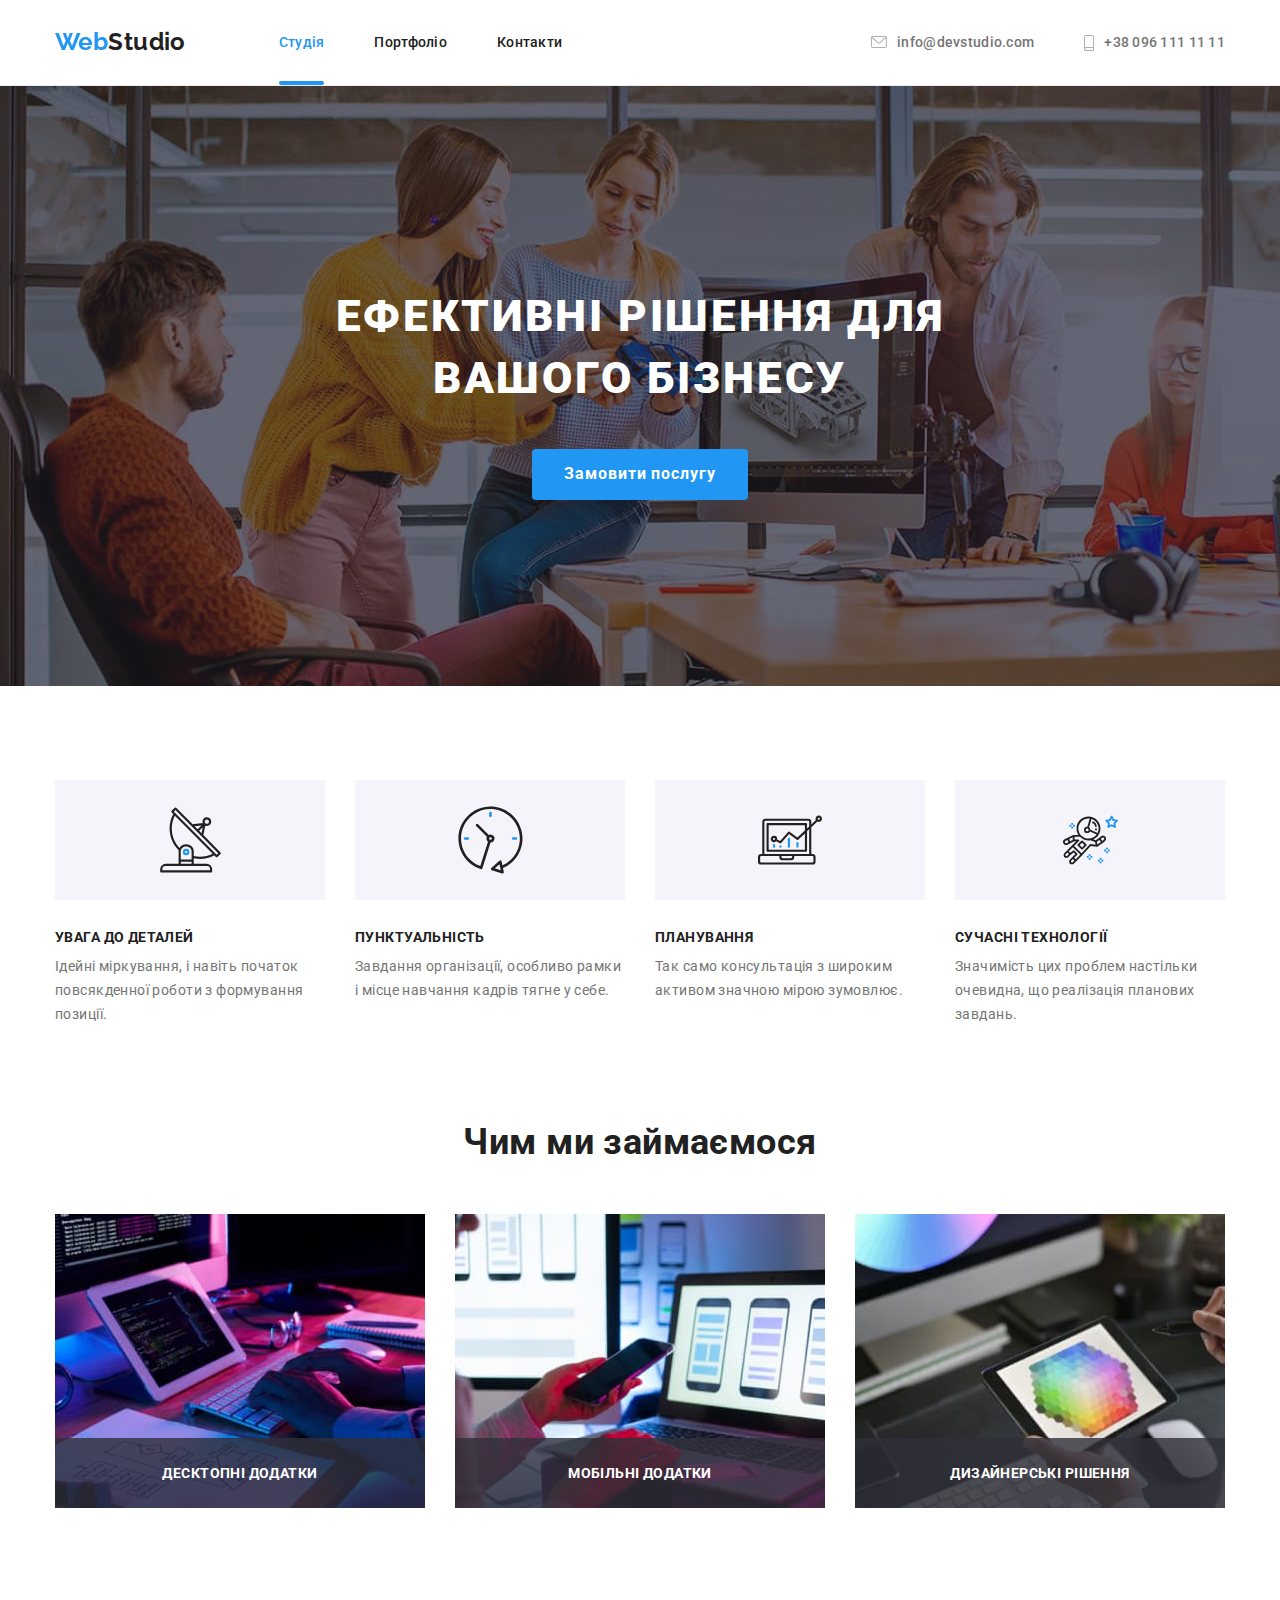
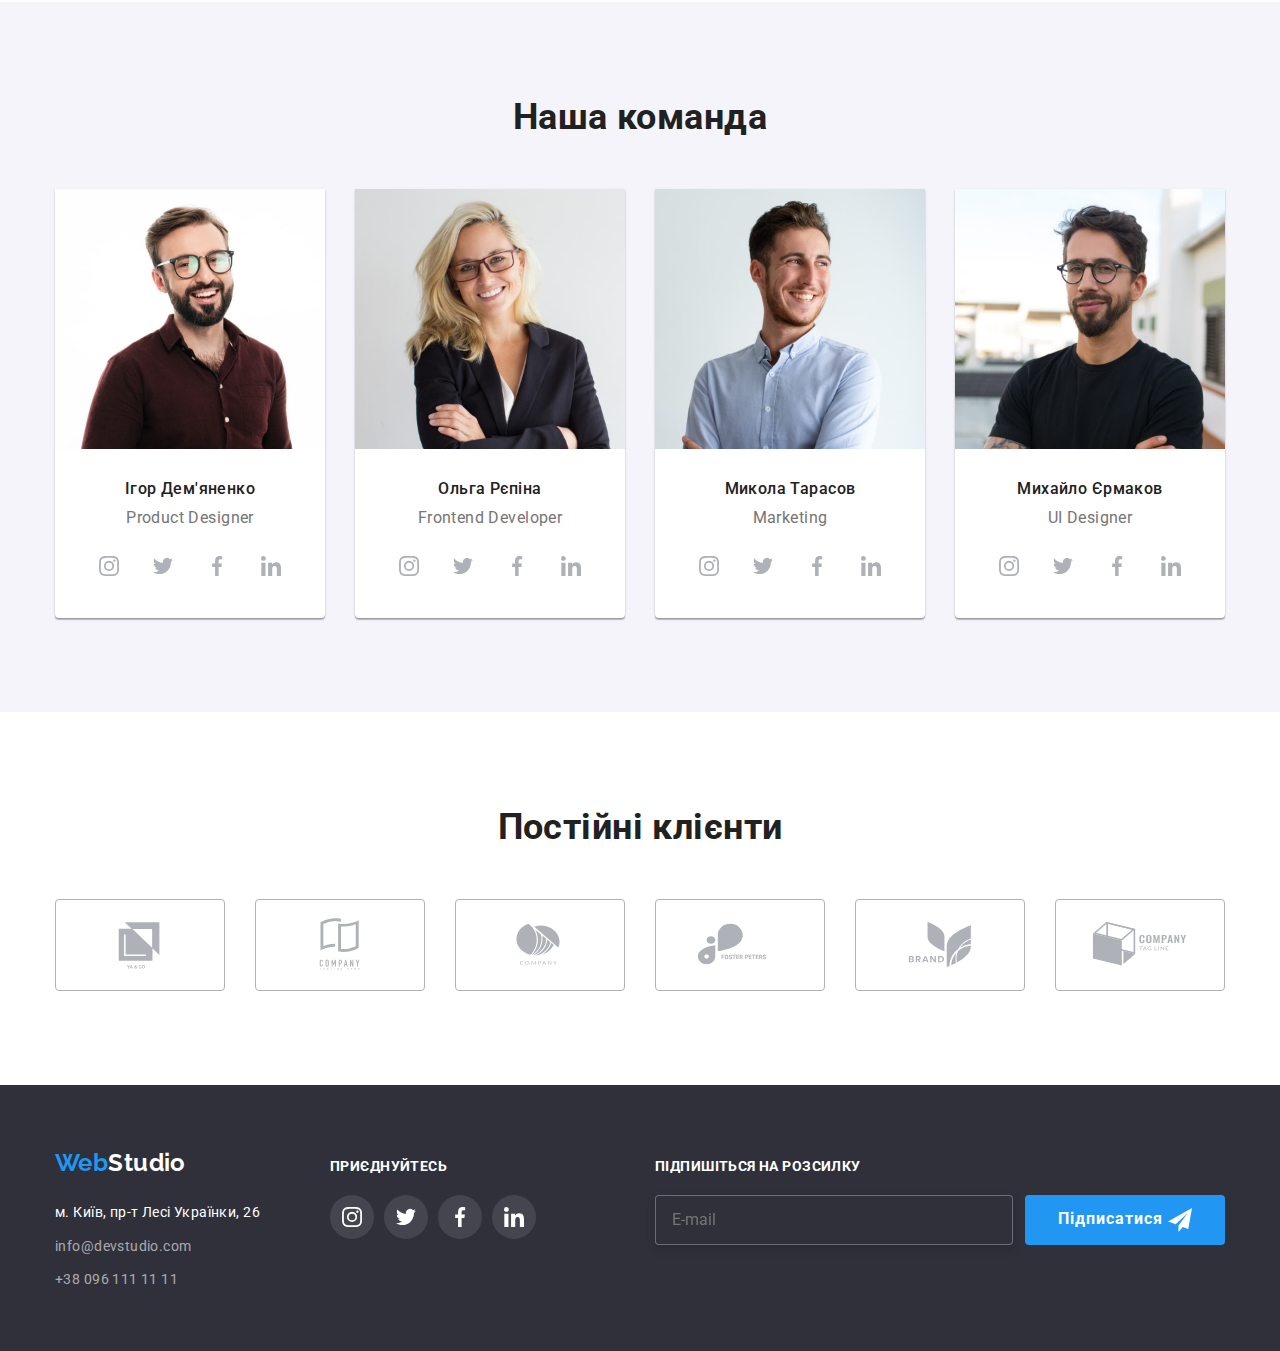
==== commit 78450519: "`" ====
--- a/index.html
+++ b/index.html
@@ -189,7 +189,7 @@
             <li class="team__list-item">
               <img src="images/img4.jpg" alt="Фото співробітника" width="270" />
               <div class="team__name">
-                <h3 class="team__title">Ольга Рєпіна</h3>
+                <h3 class="team__pretitle">Ольга Рєпіна</h3>
                 <p class="team__item">Frontend Developer</p>
                 <ul class="list social">
                   <li class="social__item">
@@ -226,7 +226,7 @@
             <li class="team__list-item">
               <img src="images/img5.jpg" alt="Фото співробітника" width="270" />
               <div class="team__name">
-                <h3 class="team__title">Микола Тарасов</h3>
+                <h3 class="team__pretitle">Микола Тарасов</h3>
                 <p class="team__item">Marketing</p>
                 <ul class="list social">
                   <li class="social__item">
@@ -263,7 +263,7 @@
             <li class="team__list-item">
               <img src="images/img6.jpg" alt="Фото співробітника" width="270" />
               <div class="team__name">
-                <h3 class="team__title">Михайло Єрмаков</h3>
+                <h3 class="team__pretitle">Михайло Єрмаков</h3>
                 <p class="team__item">UI Designer</p>
                 <ul class="list social">
                   <li class="social__item">
--- a/css/main.min.css
+++ b/css/main.min.css
@@ -1 +1 @@
-h1,h2,h3,h4,h5,h6,p{margin:0 auto}*{list-style:none}img{display:block;max-width:100%;height:auto}.unlikely{display:-webkit-box;display:-ms-flexbox;display:flex;-webkit-box-pack:center;-ms-flex-pack:center;justify-content:center}.list{padding:0;margin:0;list-style:none}a{text-decoration:none}.sections{padding:94px 0}.vissual-hidden{position:absolute;white-space:nowrap;width:1px;height:1px;overflow:hidden;border:0;padding:0;clip:rect(0 0 0 0);-webkit-clip-path:inset(50%);clip-path:inset(50%);margin:-1px}body{background-color:#fff;font-family:"Roboto",sans-serif;color:#212121;font-size:14px;line-height:1.2;letter-spacing:.03em}.container{width:1200px;margin-left:auto;margin-right:auto;padding:0px 15px}header{border-bottom:1px solid #ececec}.header-container{display:-webkit-box;display:-ms-flexbox;display:flex;-webkit-box-align:center;-ms-flex-align:center;align-items:center}.full-logo{padding:24px 0 25px 0;margin-right:93px}.logo{color:#212121;font-family:"Raleway",sans-serif;font-weight:700;font-size:24px;line-height:1.5}.guidance.curent{color:#2196f3}.curent{position:relative}.curent::after{content:"";position:absolute;bottom:-30px;display:block;width:100%;height:4px;border-radius:2px;background-color:#2196f3}.guidance:focus,.guidance:hover,.logo-part{color:accent-color}.contact-item .guidance:focus .svg-contact,.contact-item .guidance:hover .svg-contact{fill:accent-color}.header-list{display:-webkit-box;display:-ms-flexbox;display:flex}.header-item:not(:first-child){margin-left:50px}.header-link{color:#212121;padding:5px 0px;font-weight:500;letter-spacing:.02em;-webkit-transition:color 250ms cubic-bezier(0.4, 0, 0.2, 1);transition:color 250ms cubic-bezier(0.4, 0, 0.2, 1)}.header-contact{display:-webkit-box;display:-ms-flexbox;display:flex;-webkit-box-align:center;-ms-flex-align:center;align-items:center;color:#757575;font-weight:500;line-height:1.1;letter-spacing:.02em;-webkit-transition:color 250ms cubic-bezier(0.4, 0, 0.2, 1);transition:color 250ms cubic-bezier(0.4, 0, 0.2, 1)}.svg-contact{fill:#afb1b8;margin-right:10px;-webkit-transition:fill 250ms cubic-bezier(0.4, 0, 0.2, 1);transition:fill 250ms cubic-bezier(0.4, 0, 0.2, 1)}.icon-smartphone{margin-right:10px;width:10px;height:16px}.header-item.header-link,.contact-item.header-contact{padding:32px 0}.contact-list{display:-webkit-box;display:-ms-flexbox;display:flex;margin-left:auto}.contact-item:not(:first-child){margin-left:50px}.hero{max-width:1600px;height:600px;margin-left:auto;margin-right:auto;background-image:-webkit-gradient(linear, left top, right top, from(rgba(47, 48, 58, 0.4)), to(rgba(47, 48, 58, 0.4))),url(../images/hero.jpg);background-image:linear-gradient(to right, rgba(47, 48, 58, 0.4), rgba(47, 48, 58, 0.4)),url(../images/hero.jpg);background-size:cover;background-repeat:no-repeat;background-color:#2f303a;padding:200px 0}.hero-title{color:#fff;font-weight:900;font-size:44px;line-height:1.4;text-align:center;letter-spacing:.06em;text-transform:uppercase;width:696px;margin-bottom:40px}.hero-btn{color:color-white;background-color:#2196f3;font-family:inherit;font-weight:700;font-size:16px;line-height:1.9;display:-webkit-box;display:-ms-flexbox;display:flex;margin:0 auto;text-align:center;letter-spacing:.06em;cursor:pointer;padding:10px 32px;border:none;border-radius:4px}.distance{padding-bottom:0}.list-title{font-weight:700;line-height:1.1;font-size:14px;text-transform:uppercase;margin:30px 0 10px 0}.list-item{color:#757575;line-height:1.7;width:270px}.decision-clause:not(:first-child){margin-left:30px}.button-benefits{display:-webkit-box;display:-ms-flexbox;display:flex;-webkit-box-align:center;-ms-flex-align:center;align-items:center;-webkit-box-pack:center;-ms-flex-pack:center;justify-content:center;border:none;background-color:#f5f4fa;width:270px;height:120px}.icon-antenna{width:65px;height:70px}.icon-clock{width:67px;height:70px}.icon-diagram{width:70px;height:64px}.icon-astronaut{width:55px;height:60px}.section-title{font-weight:700;font-size:36px;line-height:1.2;text-align:center;margin-bottom:50px}.occupation-item{width:370px;position:relative}.occupation-item:not(:first-child){margin-left:30px}.under{display:-webkit-box;display:-ms-flexbox;display:flex;background-color:rgba(47,48,58,.8);position:absolute;width:370px;height:70px;bottom:0}.under-title{display:-webkit-box;display:-ms-flexbox;display:flex;-webkit-box-pack:center;-ms-flex-pack:center;justify-content:center;-webkit-box-align:center;-ms-flex-align:center;align-items:center;font-weight:700;font-size:14px;line-height:16px;text-transform:uppercase;color:#fff}.team{background-color:#f5f4fa}.team__title{font-weight:700;font-size:36px;line-height:1.2;text-align:center;margin-bottom:50px}.team__pretitle{font-weight:500;font-size:16px;line-height:1.2;text-align:center;margin-bottom:10px}.team__list-item{width:270px;background-color:#fff;border-radius:0px 0px 4px 4px;-webkit-box-shadow:0px 1px 3px rgba(0,0,0,.12),0px 1px 1px rgba(0,0,0,.14),0px 2px 1px rgba(0,0,0,.2);box-shadow:0px 1px 3px rgba(0,0,0,.12),0px 1px 1px rgba(0,0,0,.14),0px 2px 1px rgba(0,0,0,.2)}.team__list-item:not(:first-child){margin-left:30px}.team__name{padding:30px 0}.team__item{color:#757575;font-size:16px;line-height:1.2;text-align:center}.team .social-icon{display:inline-block;fill:#afb1b8;-webkit-transition:fill 250ms cubic-bezier(0.4, 0, 0.2, 1);transition:fill 250ms cubic-bezier(0.4, 0, 0.2, 1)}.social{margin-top:16px;display:-webkit-box;display:-ms-flexbox;display:flex;-webkit-box-pack:center;-ms-flex-pack:center;justify-content:center}.social__item:not(:first-child){margin-left:10px}.social__link{display:-webkit-box;display:-ms-flexbox;display:flex;-webkit-box-align:center;-ms-flex-align:center;align-items:center;-webkit-box-pack:center;-ms-flex-pack:center;justify-content:center;width:44px;height:44px;border-radius:50%;border:none;-webkit-transition:background-color 250ms cubic-bezier(0.4, 0, 0.2, 1);transition:background-color 250ms cubic-bezier(0.4, 0, 0.2, 1)}.social__link:hover,.social__link:focus{background-color:#2196f3}.social__link:hover .social-icon,.social__link:focus .social-icon{fill:#fff}.client-item{width:170px;height:92px}.client-link{width:100%;height:100%;display:-webkit-box;display:-ms-flexbox;display:flex;-webkit-box-pack:center;-ms-flex-pack:center;justify-content:center;-webkit-box-align:center;-ms-flex-align:center;align-items:center;border-radius:4px;border:1px solid #afb1b8;-webkit-transition:border-color 250ms cubic-bezier(0.4, 0, 0.2, 1);transition:border-color 250ms cubic-bezier(0.4, 0, 0.2, 1)}.svg-client{fill:#afb1b8;-webkit-transition:fill 250ms cubic-bezier(0.4, 0, 0.2, 1);transition:fill 250ms cubic-bezier(0.4, 0, 0.2, 1)}li.client-item:not(:first-child){margin-left:30px}.client-link:hover,.client-link:focus{border-color:#2196f3}.client-link:hover .svg-client,.client-link:focus .svg-client{fill:#2196f3}.footer-title{background-color:#2f303a;padding:60px 0}.footer-title .container{display:-webkit-box;display:-ms-flexbox;display:flex;-webkit-box-align:baseline;-ms-flex-align:baseline;align-items:baseline}.footer-logo-full{margin-bottom:20px}.logo-footer{color:#fff;font-family:"Raleway";font-weight:700;font-size:24px;line-height:1.5}.footer-item{margin-bottom:9px}.footer-link{line-height:1.7;color:#fff;-webkit-transition:color 250ms cubic-bezier(0.4, 0, 0.2, 1);transition:color 250ms cubic-bezier(0.4, 0, 0.2, 1)}.footer-contact{line-height:24px;color:rgba(255,255,255,.6);-webkit-transition:color 250ms cubic-bezier(0.4, 0, 0.2, 1);transition:color 250ms cubic-bezier(0.4, 0, 0.2, 1)}li.tel-phon{margin-bottom:0}address{font-style:normal}.footer-join{margin-left:70px}.join{margin-top:20px;display:-webkit-box;display:-ms-flexbox;display:flex;-webkit-box-pack:center;-ms-flex-pack:center;justify-content:center}.join-item:not(:first-child){margin-left:10px}.join-link{display:-webkit-box;display:-ms-flexbox;display:flex;-webkit-box-align:center;-ms-flex-align:center;align-items:center;-webkit-box-pack:center;-ms-flex-pack:center;justify-content:center;width:44px;height:44px;border-radius:50%;background-color:rgba(255,255,255,.1);border-radius:50%;border:none;-webkit-transition:background-color 250ms cubic-bezier(0.4, 0, 0.2, 1);transition:background-color 250ms cubic-bezier(0.4, 0, 0.2, 1)}.footer-join .join-icon{display:inline-block;fill:#fff}.join-link:hover,.join-link:focus{background-color:#2196f3}.join-link:hover .join-icon,.join-link:focus .join-icon{fill:#fff}.join-title{color:#fff;font-weight:700;font-size:14px;line-height:1.14;text-transform:uppercase;margin-bottom:20px}.join-part{display:-webkit-box;display:-ms-flexbox;display:flex}.footer-subscription{margin-left:auto}.input-footer{width:358px;height:50px;border:1px solid rgba(255,255,255,.3);-webkit-filter:drop-shadow(0px 4px 4px rgba(0, 0, 0, 0.15));filter:drop-shadow(0px 4px 4px rgba(0, 0, 0, 0.15));border-radius:4px;background-color:#2f303a;padding-left:16px;font-size:16px;line-height:1.25;color:#fff}.btn-footer{width:200px;height:50px;background-color:#2196f3;color:#fff;font-weight:700;font-size:16px;line-height:1.9;letter-spacing:.06em;display:-webkit-box;display:-ms-flexbox;display:flex;-webkit-box-align:center;-ms-flex-align:center;align-items:center;-webkit-box-pack:center;-ms-flex-pack:center;justify-content:center;border-radius:4px;border:none;margin-left:12px;cursor:pointer}.btn-footer-icon{fill:#fff;margin-left:5px}.backdrop{position:fixed;top:0;left:0;width:100%;height:100%;background-color:rgba(0,0,0,.2)}.modal-title{margin-bottom:12px;font-weight:700;font-size:20px;line-height:1.15;text-align:center}.form-title{font-weight:400;font-size:12px;line-height:1.2;letter-spacing:.01em;color:#757575;margin-top:10px;margin-bottom:4px}.form-fild{display:-webkit-box;display:-ms-flexbox;display:flex;-webkit-box-orient:vertical;-webkit-box-direction:normal;-ms-flex-direction:column;flex-direction:column}.input-wrap{position:relative}.form-fild input{height:40px;border:none;border:1px solid rgba(33,33,33,.2);border-radius:4px;width:100%;padding-left:42px;outline:none;-webkit-transition:border 250ms cubic-bezier(0.4, 0, 0.2, 1);transition:border 250ms cubic-bezier(0.4, 0, 0.2, 1)}.modal{width:528px;height:581px;background-color:#fff;border-radius:4px;-webkit-box-shadow:0px 1px 3px rgba(0,0,0,.12),0px 1px 1px rgba(0,0,0,.14),0px 2px 1px rgba(0,0,0,.2);box-shadow:0px 1px 3px rgba(0,0,0,.12),0px 1px 1px rgba(0,0,0,.14),0px 2px 1px rgba(0,0,0,.2);padding:40px;position:absolute;top:50%;left:50%;-webkit-transform:translate(-50%, -50%) scale(1);transform:translate(-50%, -50%) scale(1);-webkit-transition:-webkit-transform 250ms cubic-bezier(0.4, 0, 0.2, 1);transition:-webkit-transform 250ms cubic-bezier(0.4, 0, 0.2, 1);transition:transform 250ms cubic-bezier(0.4, 0, 0.2, 1);transition:transform 250ms cubic-bezier(0.4, 0, 0.2, 1), -webkit-transform 250ms cubic-bezier(0.4, 0, 0.2, 1)}.backdrop.is-hidden .modal{-webkit-transform:translate(-50%, -50%) scale(0.2);transform:translate(-50%, -50%) scale(0.2)}.close-modal{position:absolute;border:1px solid #757575;border-radius:50%;width:30px;height:30px;cursor:pointer;right:8px;top:8px;background-color:#fff}.close-modal:hover,.close-modal:focus svg{fill:#2196f3}.svg-img{position:absolute;top:50%;left:50%;-webkit-transform:translate(-50%, -50%);transform:translate(-50%, -50%)}.is-hidden{opacity:0;pointer-events:none;-webkit-transition:opacity 250ms cubic-bezier(0.4, 0, 0.2, 1);transition:opacity 250ms cubic-bezier(0.4, 0, 0.2, 1)}.svg-img-modal{position:absolute;top:50%;left:12px;-webkit-transform:translateY(-50%);transform:translateY(-50%);fill:color-text;-webkit-transition:fill 250ms cubic-bezier(0.4, 0, 0.2, 1);transition:fill 250ms cubic-bezier(0.4, 0, 0.2, 1)}.coments textarea{resize:none;margin-bottom:20px;height:120px;border:none;border:1px solid rgba(33,33,33,.2);outline:none;border-radius:4px;-webkit-transition:border 250ms cubic-bezier(0.4, 0, 0.2, 1);transition:border 250ms cubic-bezier(0.4, 0, 0.2, 1)}.agree{font-weight:400;line-height:2;color:#757575;display:-webkit-box;display:-ms-flexbox;display:flex;-webkit-box-align:center;-ms-flex-align:center;align-items:center}.agree-link{color:#2196f3;text-decoration:underline;margin-left:4px}.btn-mjoin{width:200px;height:50px;border-radius:4px;background-color:#2196f3;color:#fff;border:none;margin-top:20px;display:-webkit-box;display:-ms-flexbox;display:flex;-webkit-box-pack:center;-ms-flex-pack:center;justify-content:center;-webkit-box-align:center;-ms-flex-align:center;align-items:center;margin:20px auto 0 auto;cursor:pointer;font-weight:700;font-size:16px;line-height:1.9;letter-spacing:.06em}.form-fild:focus-within textarea,.form-fild:focus-within input{border:1px solid accent-color}.form-fild:focus-within svg{fill:#2196f3}.svg-modal-check{fill:#fff}.agree-fild{display:-webkit-box;display:-ms-flexbox;display:flex;-webkit-box-align:center;-ms-flex-align:center;align-items:center;-webkit-box-pack:center;-ms-flex-pack:center;justify-content:center}.checkbox-hidden{position:absolute;width:1px;height:1px;margin:-1px;border:0;padding:0;clip:rect(0 0 0 0);overflow:hidden}.checkbox-hidden:checked+.icon{border-color:#2196f3;background-color:#2196f3}.icon{width:15px;height:15px;border:2px solid #212121;border-radius:2px;margin-right:7px;display:-webkit-box;display:-ms-flexbox;display:flex;-webkit-box-align:center;-ms-flex-align:center;align-items:center;background-origin:border-box;-webkit-transition:border-color 250ms cubic-bezier(0.4, 0, 0.2, 1),background-color 250ms cubic-bezier(0.4, 0, 0.2, 1);transition:border-color 250ms cubic-bezier(0.4, 0, 0.2, 1),background-color 250ms cubic-bezier(0.4, 0, 0.2, 1)}.portfolio-tack{color:#212121;background-color:#f5f4fa;font-family:inherit;font-weight:500;font-size:16px;line-height:1.9;display:-webkit-box;display:-ms-flexbox;display:flex;-webkit-box-align:center;-ms-flex-align:center;align-items:center;cursor:pointer;margin:0 auto;border:none;border-radius:4px;padding:6px 22px;-webkit-transition:color 250ms cubic-bezier(0.4, 0, 0.2, 1),background-color 250ms cubic-bezier(0.4, 0, 0.2, 1);transition:color 250ms cubic-bezier(0.4, 0, 0.2, 1),background-color 250ms cubic-bezier(0.4, 0, 0.2, 1)}.portfolio-tack.first{padding:6px 25px}.btn-set{display:-webkit-box;display:-ms-flexbox;display:flex;-webkit-box-pack:center;-ms-flex-pack:center;justify-content:center;margin-bottom:50px}.btn-item:not(:first-child){margin-left:8px}.portfolio-guidance:focus,.portfolio-guidance:hover{color:#fff;background-color:#2196f3}.portfolio-subtitle{font-weight:700;font-size:18px;color:#212121;line-height:2;letter-spacing:.06em;margin-bottom:4px}.portfolio-subtitle-part{font-weight:700;color:#212121;font-size:18px;line-height:2;letter-spacing:.03em;margin-bottom:4px}.portfolio-item{font-size:16px;line-height:1.9;color:#757575}.card-set{display:-webkit-box;display:-ms-flexbox;display:flex;-ms-flex-wrap:wrap;flex-wrap:wrap;margin-left:-30px;margin-top:-30px}.card-set{-ms-flex-preferred-size:calc(33.3333333333% - 30px);flex-basis:calc(33.3333333333% - 30px)}.card-item{margin-left:30px;margin-top:30px}.card-part{padding:20px 24px;border-left:1px solid #eee;border-right:1px solid #eee;border-bottom:1px solid #eee}.card-link-portfolio{position:relative;display:block;-webkit-transition:-webkit-box-shadow 250ms cubic-bezier(0.4, 0, 0.2, 1);transition:-webkit-box-shadow 250ms cubic-bezier(0.4, 0, 0.2, 1);transition:box-shadow 250ms cubic-bezier(0.4, 0, 0.2, 1);transition:box-shadow 250ms cubic-bezier(0.4, 0, 0.2, 1), -webkit-box-shadow 250ms cubic-bezier(0.4, 0, 0.2, 1)}.card-link-portfolio:hover,.card-link-portfolio:focus{-webkit-box-shadow:0px 1px 1px rgba(0,0,0,.12),0px 4px 4px rgba(0,0,0,.06),1px 4px 6px rgba(0,0,0,.16);box-shadow:0px 1px 1px rgba(0,0,0,.12),0px 4px 4px rgba(0,0,0,.06),1px 4px 6px rgba(0,0,0,.16)}.overlay-card{position:absolute;top:0;left:0;width:370px;height:294px;overflow:hidden}.overlay-card-move{position:absolute;top:0;left:0;width:100%;height:100%;-webkit-transform:translatey(100%);transform:translatey(100%);-webkit-transition:-webkit-transform 250ms cubic-bezier(0.4, 0, 0.2, 1);transition:-webkit-transform 250ms cubic-bezier(0.4, 0, 0.2, 1);transition:transform 250ms cubic-bezier(0.4, 0, 0.2, 1);transition:transform 250ms cubic-bezier(0.4, 0, 0.2, 1), -webkit-transform 250ms cubic-bezier(0.4, 0, 0.2, 1);background-color:#2196f3}.card-link-portfolio:hover .overlay-card-move{-webkit-transform:translateY(0);transform:translateY(0)}.overlay-text{font-weight:400;font-size:18px;line-height:1.5;color:#fff;padding:63px 24px 0 24px}/*# sourceMappingURL=main.min.css.map */+h1,h2,h3,h4,h5,h6,p{margin:0 auto}*{list-style:none}img{display:block;max-width:100%;height:auto}.unlikely{display:-webkit-box;display:-ms-flexbox;display:flex;-webkit-box-pack:center;-ms-flex-pack:center;justify-content:center}.list{padding:0;margin:0;list-style:none}a{text-decoration:none}.sections{padding:94px 0}.vissual-hidden{position:absolute;white-space:nowrap;width:1px;height:1px;overflow:hidden;border:0;padding:0;clip:rect(0 0 0 0);-webkit-clip-path:inset(50%);clip-path:inset(50%);margin:-1px}body{background-color:#fff;font-family:"Roboto",sans-serif;color:#212121;font-size:14px;line-height:1.2;letter-spacing:.03em}.container{width:1200px;margin-left:auto;margin-right:auto;padding:0px 15px}header{border-bottom:1px solid #ececec}.header-container{display:-webkit-box;display:-ms-flexbox;display:flex;-webkit-box-align:center;-ms-flex-align:center;align-items:center}.full-logo{padding:24px 0 25px 0;margin-right:93px}.logo{color:#212121;font-family:"Raleway",sans-serif;font-weight:700;font-size:24px;line-height:1.5}.guidance.curent{color:#2196f3}.curent{position:relative}.curent::after{content:"";position:absolute;bottom:-30px;display:block;width:100%;height:4px;border-radius:2px;background-color:#2196f3}.guidance:focus,.guidance:hover,.logo-part{color:#2196f3}.contact-item .guidance:focus .svg-contact,.contact-item .guidance:hover .svg-contact{fill:#2196f3}.header-list{display:-webkit-box;display:-ms-flexbox;display:flex}.header-item:not(:first-child){margin-left:50px}.header-link{color:#212121;padding:5px 0px;font-weight:500;letter-spacing:.02em;-webkit-transition:color 250ms cubic-bezier(0.4, 0, 0.2, 1);transition:color 250ms cubic-bezier(0.4, 0, 0.2, 1)}.header-contact{display:-webkit-box;display:-ms-flexbox;display:flex;-webkit-box-align:center;-ms-flex-align:center;align-items:center;color:#757575;font-weight:500;line-height:1.1;letter-spacing:.02em;-webkit-transition:color 250ms cubic-bezier(0.4, 0, 0.2, 1);transition:color 250ms cubic-bezier(0.4, 0, 0.2, 1)}.svg-contact{fill:#afb1b8;margin-right:10px;-webkit-transition:fill 250ms cubic-bezier(0.4, 0, 0.2, 1);transition:fill 250ms cubic-bezier(0.4, 0, 0.2, 1)}.icon-smartphone{margin-right:10px;width:10px;height:16px}.header-item.header-link,.contact-item.header-contact{padding:32px 0}.contact-list{display:-webkit-box;display:-ms-flexbox;display:flex;margin-left:auto}.contact-item:not(:first-child){margin-left:50px}.hero{max-width:1600px;height:600px;margin-left:auto;margin-right:auto;background-image:-webkit-gradient(linear, left top, right top, from(rgba(47, 48, 58, 0.4)), to(rgba(47, 48, 58, 0.4))),url(../images/hero.jpg);background-image:linear-gradient(to right, rgba(47, 48, 58, 0.4), rgba(47, 48, 58, 0.4)),url(../images/hero.jpg);background-size:cover;background-repeat:no-repeat;background-color:#2f303a;padding:200px 0}.hero-title{color:#fff;font-weight:900;font-size:44px;line-height:1.4;text-align:center;letter-spacing:.06em;text-transform:uppercase;width:696px;margin-bottom:40px}.hero-btn{color:#fff;background-color:#2196f3;font-family:inherit;font-weight:700;font-size:16px;line-height:1.9;display:-webkit-box;display:-ms-flexbox;display:flex;margin:0 auto;text-align:center;letter-spacing:.06em;cursor:pointer;padding:10px 32px;border:none;border-radius:4px}.distance{padding-bottom:0}.list-title{font-weight:700;line-height:1.1;font-size:14px;text-transform:uppercase;margin:30px 0 10px 0}.list-item{color:#757575;line-height:1.7;width:270px}.decision-clause:not(:first-child){margin-left:30px}.button-benefits{display:-webkit-box;display:-ms-flexbox;display:flex;-webkit-box-align:center;-ms-flex-align:center;align-items:center;-webkit-box-pack:center;-ms-flex-pack:center;justify-content:center;border:none;background-color:#f5f4fa;width:270px;height:120px}.icon-antenna{width:65px;height:70px}.icon-clock{width:67px;height:70px}.icon-diagram{width:70px;height:64px}.icon-astronaut{width:55px;height:60px}.section-title{font-weight:700;font-size:36px;line-height:1.2;text-align:center;margin-bottom:50px}.occupation-item{width:370px;position:relative}.occupation-item:not(:first-child){margin-left:30px}.under{display:-webkit-box;display:-ms-flexbox;display:flex;background-color:rgba(47,48,58,.8);position:absolute;width:370px;height:70px;bottom:0}.under-title{display:-webkit-box;display:-ms-flexbox;display:flex;-webkit-box-pack:center;-ms-flex-pack:center;justify-content:center;-webkit-box-align:center;-ms-flex-align:center;align-items:center;font-weight:700;font-size:14px;line-height:16px;text-transform:uppercase;color:#fff}.team{background-color:#f5f4fa}.team__title{font-weight:700;font-size:36px;line-height:1.2;text-align:center;margin-bottom:50px}.team__pretitle{font-weight:500;font-size:16px;line-height:1.2;text-align:center;margin-bottom:10px}.team__list-item{width:270px;background-color:#fff;border-radius:0px 0px 4px 4px;-webkit-box-shadow:0px 1px 3px rgba(0,0,0,.12),0px 1px 1px rgba(0,0,0,.14),0px 2px 1px rgba(0,0,0,.2);box-shadow:0px 1px 3px rgba(0,0,0,.12),0px 1px 1px rgba(0,0,0,.14),0px 2px 1px rgba(0,0,0,.2)}.team__list-item:not(:first-child){margin-left:30px}.team__name{padding:30px 0}.team__item{color:#757575;font-size:16px;line-height:1.2;text-align:center}.social{margin-top:16px;display:-webkit-box;display:-ms-flexbox;display:flex;-webkit-box-pack:center;-ms-flex-pack:center;justify-content:center}.social__item:not(:first-child){margin-left:10px}.social__link{display:-webkit-box;display:-ms-flexbox;display:flex;-webkit-box-align:center;-ms-flex-align:center;align-items:center;-webkit-box-pack:center;-ms-flex-pack:center;justify-content:center;width:44px;height:44px;border-radius:50%;border:none;-webkit-transition:background-color 250ms cubic-bezier(0.4, 0, 0.2, 1);transition:background-color 250ms cubic-bezier(0.4, 0, 0.2, 1)}.social__link:hover,.social__link:focus{background-color:#2196f3}.social__link:hover .social__icon,.social__link:focus .social__icon{fill:#fff}.social__icon{display:inline-block;fill:#afb1b8;-webkit-transition:fill 250ms cubic-bezier(0.4, 0, 0.2, 1);transition:fill 250ms cubic-bezier(0.4, 0, 0.2, 1)}.client-item{width:170px;height:92px}.client-link{width:100%;height:100%;display:-webkit-box;display:-ms-flexbox;display:flex;-webkit-box-pack:center;-ms-flex-pack:center;justify-content:center;-webkit-box-align:center;-ms-flex-align:center;align-items:center;border-radius:4px;border:1px solid #afb1b8;-webkit-transition:border-color 250ms cubic-bezier(0.4, 0, 0.2, 1);transition:border-color 250ms cubic-bezier(0.4, 0, 0.2, 1)}.svg-client{fill:#afb1b8;-webkit-transition:fill 250ms cubic-bezier(0.4, 0, 0.2, 1);transition:fill 250ms cubic-bezier(0.4, 0, 0.2, 1)}li.client-item:not(:first-child){margin-left:30px}.client-link:hover,.client-link:focus{border-color:#2196f3}.client-link:hover .svg-client,.client-link:focus .svg-client{fill:#2196f3}.footer-title{background-color:#2f303a;padding:60px 0}.footer-title .container{display:-webkit-box;display:-ms-flexbox;display:flex;-webkit-box-align:baseline;-ms-flex-align:baseline;align-items:baseline}.footer-logo-full{margin-bottom:20px}.logo-footer{color:#fff;font-family:"Raleway";font-weight:700;font-size:24px;line-height:1.5}.footer-item{margin-bottom:9px}.footer-link{line-height:1.7;color:#fff;-webkit-transition:color 250ms cubic-bezier(0.4, 0, 0.2, 1);transition:color 250ms cubic-bezier(0.4, 0, 0.2, 1)}.footer-contact{line-height:24px;color:rgba(255,255,255,.6);-webkit-transition:color 250ms cubic-bezier(0.4, 0, 0.2, 1);transition:color 250ms cubic-bezier(0.4, 0, 0.2, 1)}li.tel-phon{margin-bottom:0}address{font-style:normal}.footer-join{margin-left:70px}.join{margin-top:20px;display:-webkit-box;display:-ms-flexbox;display:flex;-webkit-box-pack:center;-ms-flex-pack:center;justify-content:center}.join-item:not(:first-child){margin-left:10px}.join-link{display:-webkit-box;display:-ms-flexbox;display:flex;-webkit-box-align:center;-ms-flex-align:center;align-items:center;-webkit-box-pack:center;-ms-flex-pack:center;justify-content:center;width:44px;height:44px;border-radius:50%;background-color:rgba(255,255,255,.1);border-radius:50%;border:none;-webkit-transition:background-color 250ms cubic-bezier(0.4, 0, 0.2, 1);transition:background-color 250ms cubic-bezier(0.4, 0, 0.2, 1)}.footer-join .join-icon{display:inline-block;fill:#fff}.join-link:hover,.join-link:focus{background-color:#2196f3}.join-link:hover .join-icon,.join-link:focus .join-icon{fill:#fff}.join-title{color:#fff;font-weight:700;font-size:14px;line-height:1.14;text-transform:uppercase;margin-bottom:20px}.join-part{display:-webkit-box;display:-ms-flexbox;display:flex}.footer-subscription{margin-left:auto}.input-footer{width:358px;height:50px;border:1px solid rgba(255,255,255,.3);-webkit-filter:drop-shadow(0px 4px 4px rgba(0, 0, 0, 0.15));filter:drop-shadow(0px 4px 4px rgba(0, 0, 0, 0.15));border-radius:4px;background-color:#2f303a;padding-left:16px;font-size:16px;line-height:1.25;color:#fff}.btn-footer{width:200px;height:50px;background-color:#2196f3;color:#fff;font-weight:700;font-size:16px;line-height:1.9;letter-spacing:.06em;display:-webkit-box;display:-ms-flexbox;display:flex;-webkit-box-align:center;-ms-flex-align:center;align-items:center;-webkit-box-pack:center;-ms-flex-pack:center;justify-content:center;border-radius:4px;border:none;margin-left:12px;cursor:pointer}.btn-footer-icon{fill:#fff;margin-left:5px}.backdrop{position:fixed;top:0;left:0;width:100%;height:100%;background-color:rgba(0,0,0,.2)}.modal-title{margin-bottom:12px;font-weight:700;font-size:20px;line-height:1.15;text-align:center}.form-title{font-weight:400;font-size:12px;line-height:1.2;letter-spacing:.01em;color:#757575;margin-top:10px;margin-bottom:4px}.form-fild{display:-webkit-box;display:-ms-flexbox;display:flex;-webkit-box-orient:vertical;-webkit-box-direction:normal;-ms-flex-direction:column;flex-direction:column}.input-wrap{position:relative}.form-fild input{height:40px;border:none;border:1px solid rgba(33,33,33,.2);border-radius:4px;width:100%;padding-left:42px;outline:none;-webkit-transition:border 250ms cubic-bezier(0.4, 0, 0.2, 1);transition:border 250ms cubic-bezier(0.4, 0, 0.2, 1)}.modal{width:528px;height:581px;background-color:#fff;border-radius:4px;-webkit-box-shadow:0px 1px 3px rgba(0,0,0,.12),0px 1px 1px rgba(0,0,0,.14),0px 2px 1px rgba(0,0,0,.2);box-shadow:0px 1px 3px rgba(0,0,0,.12),0px 1px 1px rgba(0,0,0,.14),0px 2px 1px rgba(0,0,0,.2);padding:40px;position:absolute;top:50%;left:50%;-webkit-transform:translate(-50%, -50%) scale(1);transform:translate(-50%, -50%) scale(1);-webkit-transition:-webkit-transform 250ms cubic-bezier(0.4, 0, 0.2, 1);transition:-webkit-transform 250ms cubic-bezier(0.4, 0, 0.2, 1);transition:transform 250ms cubic-bezier(0.4, 0, 0.2, 1);transition:transform 250ms cubic-bezier(0.4, 0, 0.2, 1), -webkit-transform 250ms cubic-bezier(0.4, 0, 0.2, 1)}.backdrop.is-hidden .modal{-webkit-transform:translate(-50%, -50%) scale(0.2);transform:translate(-50%, -50%) scale(0.2)}.close-modal{position:absolute;border:1px solid #757575;border-radius:50%;width:30px;height:30px;cursor:pointer;right:8px;top:8px;background-color:#fff}.close-modal:hover,.close-modal:focus svg{fill:#2196f3}.svg-img{position:absolute;top:50%;left:50%;-webkit-transform:translate(-50%, -50%);transform:translate(-50%, -50%)}.is-hidden{opacity:0;pointer-events:none;-webkit-transition:opacity 250ms cubic-bezier(0.4, 0, 0.2, 1);transition:opacity 250ms cubic-bezier(0.4, 0, 0.2, 1)}.svg-img-modal{position:absolute;top:50%;left:12px;-webkit-transform:translateY(-50%);transform:translateY(-50%);fill:color-text;-webkit-transition:fill 250ms cubic-bezier(0.4, 0, 0.2, 1);transition:fill 250ms cubic-bezier(0.4, 0, 0.2, 1)}.coments textarea{resize:none;margin-bottom:20px;height:120px;border:none;border:1px solid rgba(33,33,33,.2);outline:none;border-radius:4px;-webkit-transition:border 250ms cubic-bezier(0.4, 0, 0.2, 1);transition:border 250ms cubic-bezier(0.4, 0, 0.2, 1)}.agree{font-weight:400;line-height:2;color:#757575;display:-webkit-box;display:-ms-flexbox;display:flex;-webkit-box-align:center;-ms-flex-align:center;align-items:center}.agree-link{color:#2196f3;text-decoration:underline;margin-left:4px}.btn-mjoin{width:200px;height:50px;border-radius:4px;background-color:#2196f3;color:#fff;border:none;margin-top:20px;display:-webkit-box;display:-ms-flexbox;display:flex;-webkit-box-pack:center;-ms-flex-pack:center;justify-content:center;-webkit-box-align:center;-ms-flex-align:center;align-items:center;margin:20px auto 0 auto;cursor:pointer;font-weight:700;font-size:16px;line-height:1.9;letter-spacing:.06em}.form-fild:focus-within textarea,.form-fild:focus-within input{border:1px solid accent-color}.form-fild:focus-within svg{fill:#2196f3}.svg-modal-check{fill:#fff}.agree-fild{display:-webkit-box;display:-ms-flexbox;display:flex;-webkit-box-align:center;-ms-flex-align:center;align-items:center;-webkit-box-pack:center;-ms-flex-pack:center;justify-content:center}.checkbox-hidden{position:absolute;width:1px;height:1px;margin:-1px;border:0;padding:0;clip:rect(0 0 0 0);overflow:hidden}.checkbox-hidden:checked+.icon{border-color:#2196f3;background-color:#2196f3}.icon{width:15px;height:15px;border:2px solid #212121;border-radius:2px;margin-right:7px;display:-webkit-box;display:-ms-flexbox;display:flex;-webkit-box-align:center;-ms-flex-align:center;align-items:center;background-origin:border-box;-webkit-transition:border-color 250ms cubic-bezier(0.4, 0, 0.2, 1),background-color 250ms cubic-bezier(0.4, 0, 0.2, 1);transition:border-color 250ms cubic-bezier(0.4, 0, 0.2, 1),background-color 250ms cubic-bezier(0.4, 0, 0.2, 1)}.portfolio-tack{color:#212121;background-color:#f5f4fa;font-family:inherit;font-weight:500;font-size:16px;line-height:1.9;display:-webkit-box;display:-ms-flexbox;display:flex;-webkit-box-align:center;-ms-flex-align:center;align-items:center;cursor:pointer;margin:0 auto;border:none;border-radius:4px;padding:6px 22px;-webkit-transition:color 250ms cubic-bezier(0.4, 0, 0.2, 1),background-color 250ms cubic-bezier(0.4, 0, 0.2, 1);transition:color 250ms cubic-bezier(0.4, 0, 0.2, 1),background-color 250ms cubic-bezier(0.4, 0, 0.2, 1)}.portfolio-tack.first{padding:6px 25px}.btn-set{display:-webkit-box;display:-ms-flexbox;display:flex;-webkit-box-pack:center;-ms-flex-pack:center;justify-content:center;margin-bottom:50px}.btn-item:not(:first-child){margin-left:8px}.portfolio-guidance:focus,.portfolio-guidance:hover{color:#fff;background-color:#2196f3}.portfolio-subtitle{font-weight:700;font-size:18px;color:#212121;line-height:2;letter-spacing:.06em;margin-bottom:4px}.portfolio-subtitle-part{font-weight:700;color:#212121;font-size:18px;line-height:2;letter-spacing:.03em;margin-bottom:4px}.portfolio-item{font-size:16px;line-height:1.9;color:#757575}.card-set{display:-webkit-box;display:-ms-flexbox;display:flex;-ms-flex-wrap:wrap;flex-wrap:wrap;margin-left:-30px;margin-top:-30px}.card-set{-ms-flex-preferred-size:calc(33.3333333333% - 30px);flex-basis:calc(33.3333333333% - 30px)}.card-item{margin-left:30px;margin-top:30px}.card-part{padding:20px 24px;border-left:1px solid #eee;border-right:1px solid #eee;border-bottom:1px solid #eee}.card-link-portfolio{position:relative;display:block;-webkit-transition:-webkit-box-shadow 250ms cubic-bezier(0.4, 0, 0.2, 1);transition:-webkit-box-shadow 250ms cubic-bezier(0.4, 0, 0.2, 1);transition:box-shadow 250ms cubic-bezier(0.4, 0, 0.2, 1);transition:box-shadow 250ms cubic-bezier(0.4, 0, 0.2, 1), -webkit-box-shadow 250ms cubic-bezier(0.4, 0, 0.2, 1)}.card-link-portfolio:hover,.card-link-portfolio:focus{-webkit-box-shadow:0px 1px 1px rgba(0,0,0,.12),0px 4px 4px rgba(0,0,0,.06),1px 4px 6px rgba(0,0,0,.16);box-shadow:0px 1px 1px rgba(0,0,0,.12),0px 4px 4px rgba(0,0,0,.06),1px 4px 6px rgba(0,0,0,.16)}.overlay-card{position:absolute;top:0;left:0;width:370px;height:294px;overflow:hidden}.overlay-card-move{position:absolute;top:0;left:0;width:100%;height:100%;-webkit-transform:translatey(100%);transform:translatey(100%);-webkit-transition:-webkit-transform 250ms cubic-bezier(0.4, 0, 0.2, 1);transition:-webkit-transform 250ms cubic-bezier(0.4, 0, 0.2, 1);transition:transform 250ms cubic-bezier(0.4, 0, 0.2, 1);transition:transform 250ms cubic-bezier(0.4, 0, 0.2, 1), -webkit-transform 250ms cubic-bezier(0.4, 0, 0.2, 1);background-color:#2196f3}.card-link-portfolio:hover .overlay-card-move{-webkit-transform:translateY(0);transform:translateY(0)}.overlay-text{font-weight:400;font-size:18px;line-height:1.5;color:#fff;padding:63px 24px 0 24px}/*# sourceMappingURL=main.min.css.map */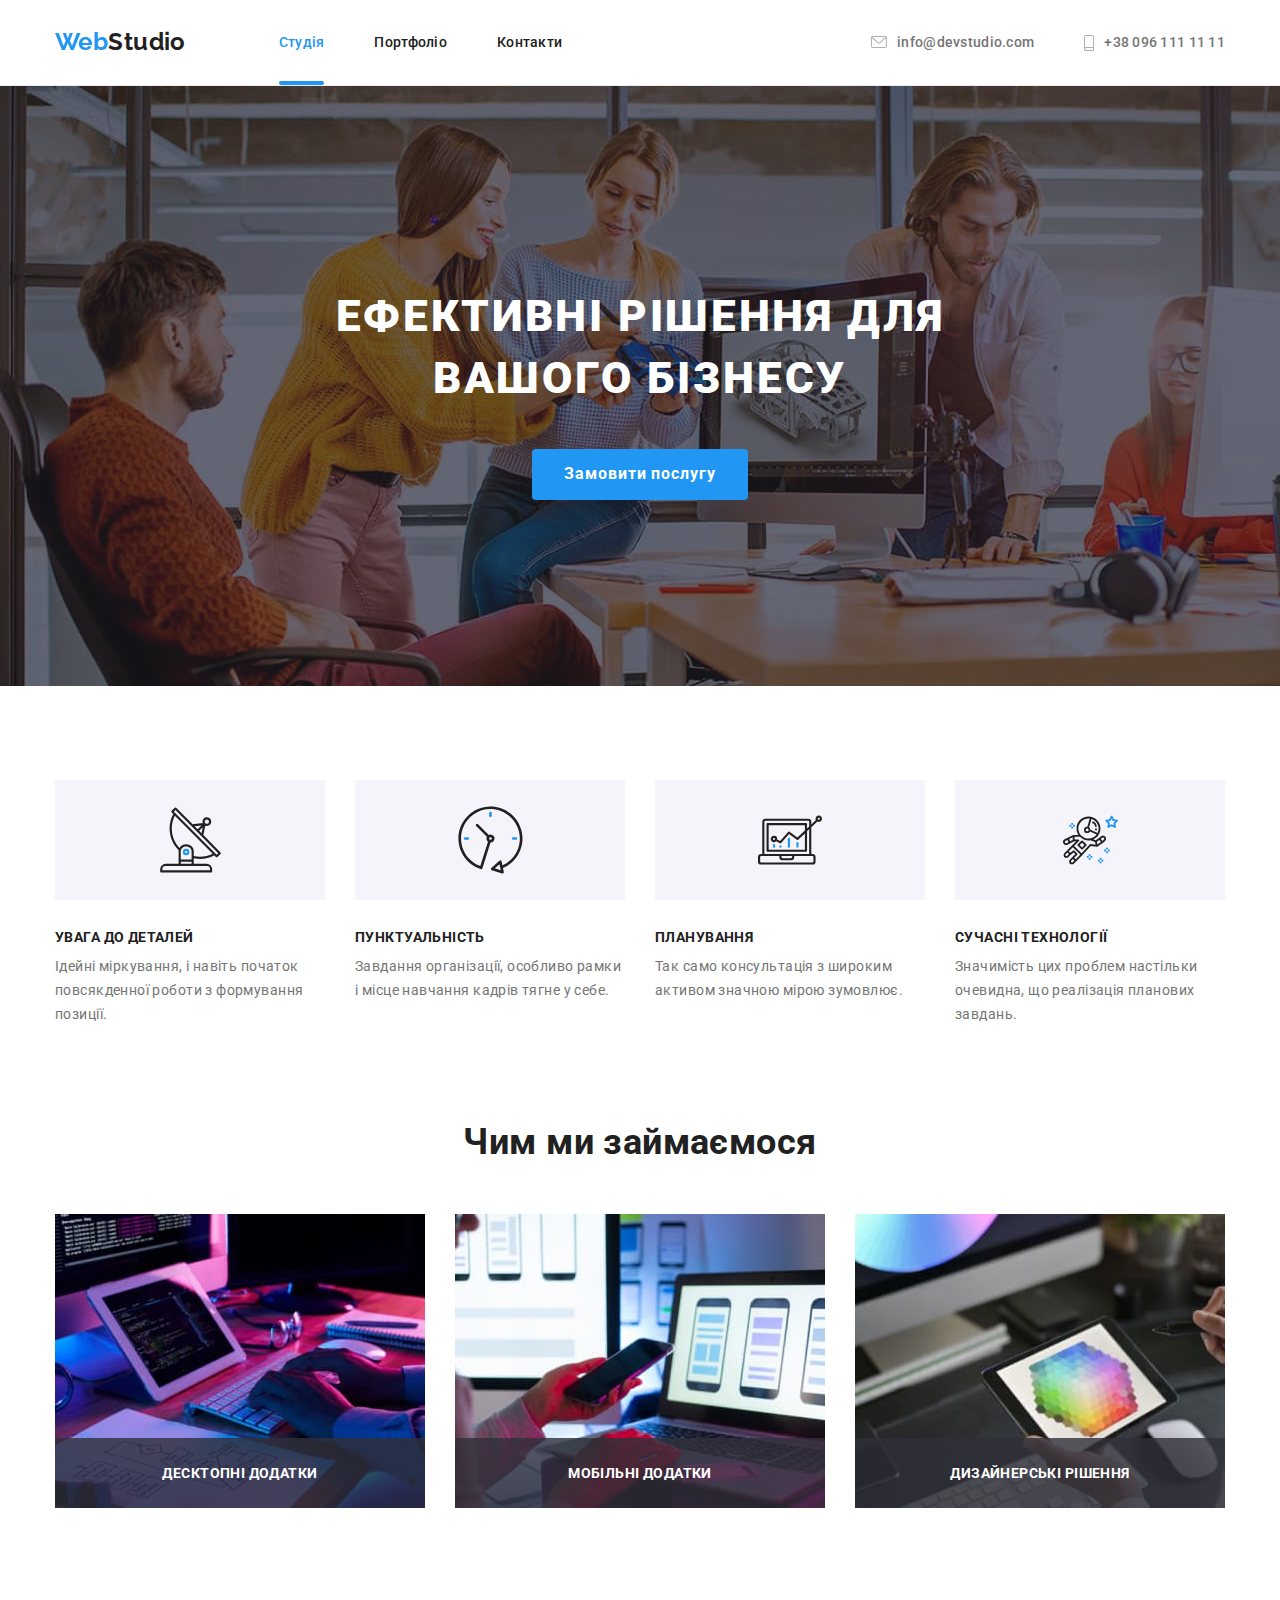
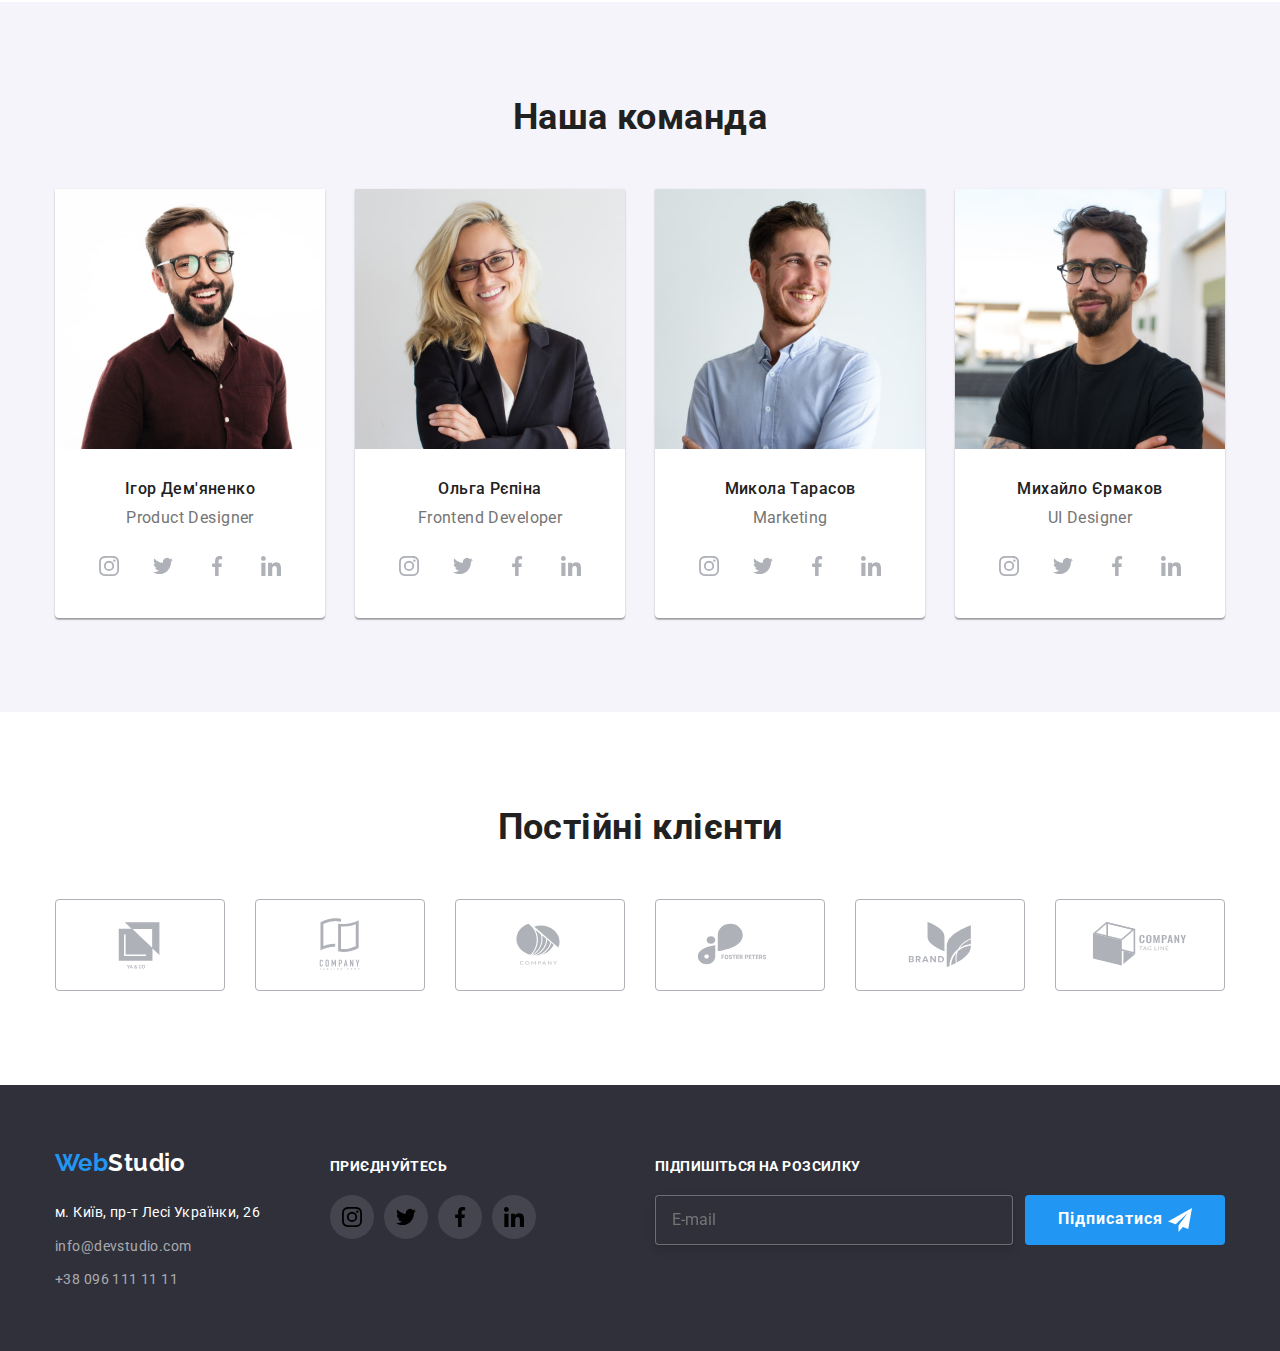
==== commit 478e41f0: "1" ====
--- a/index.html
+++ b/index.html
@@ -305,44 +305,44 @@
         <div class="container">
           <h2 class="section-title">Постійні клієнти</h2>
           <ul class="list unlikely">
-            <li class="client-item">
-              <a href="" class="client-link">
-                <svg class="svg-client" width="106px" height="60px">
+            <li class="client__item">
+              <a href="" class="client__link">
+                <svg class="client__svg" width="106px" height="60px">
                   <use href="./images/icon.svg#icon-ya-co"></use>
                 </svg>
               </a>
             </li>
-            <li class="client-item">
-              <a href="" class="client-link">
-                <svg class="svg-client" width="106px" height="60px">
+            <li class="client__item">
+              <a href="" class="client__link">
+                <svg class="client__svg" width="106px" height="60px">
                   <use href="./images/icon.svg#icon-tageline-here"></use>
                 </svg>
               </a>
             </li>
-            <li class="client-item">
-              <a href="" class="client-link">
-                <svg class="svg-client" width="106px" height="60px">
+            <li class="client__item">
+              <a href="" class="client__link">
+                <svg class="client__svg" width="106px" height="60px">
                   <use href="./images/icon.svg#icon-company"></use>
                 </svg>
               </a>
             </li>
-            <li class="client-item">
-              <a href="" class="client-link">
-                <svg class="svg-client" width="106px" height="60px">
+            <li class="client__item">
+              <a href="" class="client__link">
+                <svg class="client__svg" width="106px" height="60px">
                   <use href="./images/icon.svg#icon-foster-peters"></use>
                 </svg>
               </a>
             </li>
-            <li class="client-item">
-              <a href="" class="client-link">
-                <svg class="svg-client" width="106px" height="60px">
+            <li class="client__item">
+              <a href="" class="client__link">
+                <svg class="client__svg" width="106px" height="60px">
                   <use href="./images/icon.svg#icon-brand"></use>
                 </svg>
               </a>
             </li>
-            <li class="client-item">
-              <a href="" class="client-link">
-                <svg class="svg-client" width="106px" height="60px">
+            <li class="client__item">
+              <a href="" class="client__link">
+                <svg class="client__svg" width="106px" height="60px">
                   <use href="./images/icon.svg#icon-tageline"></use>
                 </svg>
               </a>
@@ -352,80 +352,81 @@
       </section>
     </main>
     <!--Контактна інформація-->
-    <footer class="footer-title">
+
+    <footer class="footer__title">
       <div class="container">
         <div>
-          <div class="footer-logo-full">
-            <a class="logo-footer" href="./index.html"
+          <div class="footer__logo-full">
+            <a class="footer__logo" href="./index.html"
               ><span class="logo-part guidance">Web</span>Studio</a
             >
           </div>
-          <address class="fotter-style">
+          <address class="footer__style">
             <ul class="list">
-              <li class="footer-item">
-                <a href="https://goo.gl/maps/uAzWxjjSuKX4QgEQA" class="footer-link guidance"
+              <li class="footer__item">
+                <a href="https://goo.gl/maps/uAzWxjjSuKX4QgEQA" class="footer__link guidance"
                   >м. Київ, пр-т Лесі Українки, 26</a
                 >
               </li>
-              <li class="footer-item">
-                <a href="mailto:info@devstudio.com" class="footer-contact guidance"
+              <li class="footer__item">
+                <a href="mailto:info@devstudio.com" class="footer__contact guidance"
                   >info@devstudio.com</a
                 >
               </li>
               <li>
-                <a href="tel:+380961111111" class="footer-contact guidance">+38 096 111 11 11</a>
+                <a href="tel:+380961111111" class="footer__contact guidance">+38 096 111 11 11</a>
               </li>
             </ul>
           </address>
         </div>
-        <div class="footer-join">
-          <p class="join-title">Приєднуйтесь</p>
+        <div class="join__footer">
+          <p class="join__title">Приєднуйтесь</p>
           <ul class="list join">
-            <li class="join-item">
-              <a class="join-link" href="">
-                <svg class="join-icon" width="20" height="20">
+            <li class="join__item">
+              <a class="join__link" href="">
+                <svg class="join__icon" width="20" height="20">
                   <use href="./images/icon.svg#icon-instagram"></use>
                 </svg>
               </a>
             </li>
-            <li class="join-item">
-              <a class="join-link" href="">
-                <svg class="join-icon" width="20" height="20">
+            <li class="join__item">
+              <a class="join__link" href="">
+                <svg class="join__icon" width="20" height="20">
                   <use href="./images/icon.svg#icon-twitter"></use>
                 </svg>
               </a>
             </li>
-            <li class="join-item">
-              <a class="join-link" href="">
-                <svg class="join-icon" width="20" height="20">
+            <li class="join__item">
+              <a class="join__link" href="">
+                <svg class="join__icon" width="20" height="20">
                   <use href="./images/icon.svg#icon-facebook "></use>
                 </svg>
               </a>
             </li>
-            <li class="join-item">
-              <a class="join-link" href="">
-                <svg class="join-icon" width="20" height="20">
+            <li class="join__item">
+              <a class="join__link" href="">
+                <svg class="join__icon" width="20" height="20">
                   <use href="./images/icon.svg#icon-linkedin "></use>
                 </svg>
               </a>
             </li>
           </ul>
         </div>
-        <div class="footer-subscription">
+        <div class="footer__subscription">
           <form>
-            <p class="join-title">Підпишіться на розсилку</p>
-            <div class="join-part">
+            <p class="join__title">Підпишіться на розсилку</p>
+            <div class="join__part">
               <label for="mailfor"></label>
               <input
                 type="email"
                 name="mail"
                 id="mailfor"
                 placeholder="E-mail"
-                class="input-footer"
+                class="footer__input"
               />
-              <button type="submit" class="btn-footer">
+              <button type="submit" class="footer__btn">
                 Підписатися
-                <svg class="btn-footer-icon" width="24" height="24">
+                <svg class="footer__btn-icon" width="24" height="24">
                   <use href="./images/icon.svg#icon-send"></use>
                 </svg>
               </button>
--- a/css/main.min.css
+++ b/css/main.min.css
@@ -1 +1 @@
-h1,h2,h3,h4,h5,h6,p{margin:0 auto}*{list-style:none}img{display:block;max-width:100%;height:auto}.unlikely{display:-webkit-box;display:-ms-flexbox;display:flex;-webkit-box-pack:center;-ms-flex-pack:center;justify-content:center}.list{padding:0;margin:0;list-style:none}a{text-decoration:none}.sections{padding:94px 0}.vissual-hidden{position:absolute;white-space:nowrap;width:1px;height:1px;overflow:hidden;border:0;padding:0;clip:rect(0 0 0 0);-webkit-clip-path:inset(50%);clip-path:inset(50%);margin:-1px}body{background-color:#fff;font-family:"Roboto",sans-serif;color:#212121;font-size:14px;line-height:1.2;letter-spacing:.03em}.container{width:1200px;margin-left:auto;margin-right:auto;padding:0px 15px}header{border-bottom:1px solid #ececec}.header-container{display:-webkit-box;display:-ms-flexbox;display:flex;-webkit-box-align:center;-ms-flex-align:center;align-items:center}.full-logo{padding:24px 0 25px 0;margin-right:93px}.logo{color:#212121;font-family:"Raleway",sans-serif;font-weight:700;font-size:24px;line-height:1.5}.guidance.curent{color:#2196f3}.curent{position:relative}.curent::after{content:"";position:absolute;bottom:-30px;display:block;width:100%;height:4px;border-radius:2px;background-color:#2196f3}.guidance:focus,.guidance:hover,.logo-part{color:#2196f3}.contact-item .guidance:focus .svg-contact,.contact-item .guidance:hover .svg-contact{fill:#2196f3}.header-list{display:-webkit-box;display:-ms-flexbox;display:flex}.header-item:not(:first-child){margin-left:50px}.header-link{color:#212121;padding:5px 0px;font-weight:500;letter-spacing:.02em;-webkit-transition:color 250ms cubic-bezier(0.4, 0, 0.2, 1);transition:color 250ms cubic-bezier(0.4, 0, 0.2, 1)}.header-contact{display:-webkit-box;display:-ms-flexbox;display:flex;-webkit-box-align:center;-ms-flex-align:center;align-items:center;color:#757575;font-weight:500;line-height:1.1;letter-spacing:.02em;-webkit-transition:color 250ms cubic-bezier(0.4, 0, 0.2, 1);transition:color 250ms cubic-bezier(0.4, 0, 0.2, 1)}.svg-contact{fill:#afb1b8;margin-right:10px;-webkit-transition:fill 250ms cubic-bezier(0.4, 0, 0.2, 1);transition:fill 250ms cubic-bezier(0.4, 0, 0.2, 1)}.icon-smartphone{margin-right:10px;width:10px;height:16px}.header-item.header-link,.contact-item.header-contact{padding:32px 0}.contact-list{display:-webkit-box;display:-ms-flexbox;display:flex;margin-left:auto}.contact-item:not(:first-child){margin-left:50px}.hero{max-width:1600px;height:600px;margin-left:auto;margin-right:auto;background-image:-webkit-gradient(linear, left top, right top, from(rgba(47, 48, 58, 0.4)), to(rgba(47, 48, 58, 0.4))),url(../images/hero.jpg);background-image:linear-gradient(to right, rgba(47, 48, 58, 0.4), rgba(47, 48, 58, 0.4)),url(../images/hero.jpg);background-size:cover;background-repeat:no-repeat;background-color:#2f303a;padding:200px 0}.hero-title{color:#fff;font-weight:900;font-size:44px;line-height:1.4;text-align:center;letter-spacing:.06em;text-transform:uppercase;width:696px;margin-bottom:40px}.hero-btn{color:#fff;background-color:#2196f3;font-family:inherit;font-weight:700;font-size:16px;line-height:1.9;display:-webkit-box;display:-ms-flexbox;display:flex;margin:0 auto;text-align:center;letter-spacing:.06em;cursor:pointer;padding:10px 32px;border:none;border-radius:4px}.distance{padding-bottom:0}.list-title{font-weight:700;line-height:1.1;font-size:14px;text-transform:uppercase;margin:30px 0 10px 0}.list-item{color:#757575;line-height:1.7;width:270px}.decision-clause:not(:first-child){margin-left:30px}.button-benefits{display:-webkit-box;display:-ms-flexbox;display:flex;-webkit-box-align:center;-ms-flex-align:center;align-items:center;-webkit-box-pack:center;-ms-flex-pack:center;justify-content:center;border:none;background-color:#f5f4fa;width:270px;height:120px}.icon-antenna{width:65px;height:70px}.icon-clock{width:67px;height:70px}.icon-diagram{width:70px;height:64px}.icon-astronaut{width:55px;height:60px}.section-title{font-weight:700;font-size:36px;line-height:1.2;text-align:center;margin-bottom:50px}.occupation-item{width:370px;position:relative}.occupation-item:not(:first-child){margin-left:30px}.under{display:-webkit-box;display:-ms-flexbox;display:flex;background-color:rgba(47,48,58,.8);position:absolute;width:370px;height:70px;bottom:0}.under-title{display:-webkit-box;display:-ms-flexbox;display:flex;-webkit-box-pack:center;-ms-flex-pack:center;justify-content:center;-webkit-box-align:center;-ms-flex-align:center;align-items:center;font-weight:700;font-size:14px;line-height:16px;text-transform:uppercase;color:#fff}.team{background-color:#f5f4fa}.team__title{font-weight:700;font-size:36px;line-height:1.2;text-align:center;margin-bottom:50px}.team__pretitle{font-weight:500;font-size:16px;line-height:1.2;text-align:center;margin-bottom:10px}.team__list-item{width:270px;background-color:#fff;border-radius:0px 0px 4px 4px;-webkit-box-shadow:0px 1px 3px rgba(0,0,0,.12),0px 1px 1px rgba(0,0,0,.14),0px 2px 1px rgba(0,0,0,.2);box-shadow:0px 1px 3px rgba(0,0,0,.12),0px 1px 1px rgba(0,0,0,.14),0px 2px 1px rgba(0,0,0,.2)}.team__list-item:not(:first-child){margin-left:30px}.team__name{padding:30px 0}.team__item{color:#757575;font-size:16px;line-height:1.2;text-align:center}.social{margin-top:16px;display:-webkit-box;display:-ms-flexbox;display:flex;-webkit-box-pack:center;-ms-flex-pack:center;justify-content:center}.social__item:not(:first-child){margin-left:10px}.social__link{display:-webkit-box;display:-ms-flexbox;display:flex;-webkit-box-align:center;-ms-flex-align:center;align-items:center;-webkit-box-pack:center;-ms-flex-pack:center;justify-content:center;width:44px;height:44px;border-radius:50%;border:none;-webkit-transition:background-color 250ms cubic-bezier(0.4, 0, 0.2, 1);transition:background-color 250ms cubic-bezier(0.4, 0, 0.2, 1)}.social__link:hover,.social__link:focus{background-color:#2196f3}.social__link:hover .social__icon,.social__link:focus .social__icon{fill:#fff}.social__icon{display:inline-block;fill:#afb1b8;-webkit-transition:fill 250ms cubic-bezier(0.4, 0, 0.2, 1);transition:fill 250ms cubic-bezier(0.4, 0, 0.2, 1)}.client-item{width:170px;height:92px}.client-link{width:100%;height:100%;display:-webkit-box;display:-ms-flexbox;display:flex;-webkit-box-pack:center;-ms-flex-pack:center;justify-content:center;-webkit-box-align:center;-ms-flex-align:center;align-items:center;border-radius:4px;border:1px solid #afb1b8;-webkit-transition:border-color 250ms cubic-bezier(0.4, 0, 0.2, 1);transition:border-color 250ms cubic-bezier(0.4, 0, 0.2, 1)}.svg-client{fill:#afb1b8;-webkit-transition:fill 250ms cubic-bezier(0.4, 0, 0.2, 1);transition:fill 250ms cubic-bezier(0.4, 0, 0.2, 1)}li.client-item:not(:first-child){margin-left:30px}.client-link:hover,.client-link:focus{border-color:#2196f3}.client-link:hover .svg-client,.client-link:focus .svg-client{fill:#2196f3}.footer-title{background-color:#2f303a;padding:60px 0}.footer-title .container{display:-webkit-box;display:-ms-flexbox;display:flex;-webkit-box-align:baseline;-ms-flex-align:baseline;align-items:baseline}.footer-logo-full{margin-bottom:20px}.logo-footer{color:#fff;font-family:"Raleway";font-weight:700;font-size:24px;line-height:1.5}.footer-item{margin-bottom:9px}.footer-link{line-height:1.7;color:#fff;-webkit-transition:color 250ms cubic-bezier(0.4, 0, 0.2, 1);transition:color 250ms cubic-bezier(0.4, 0, 0.2, 1)}.footer-contact{line-height:24px;color:rgba(255,255,255,.6);-webkit-transition:color 250ms cubic-bezier(0.4, 0, 0.2, 1);transition:color 250ms cubic-bezier(0.4, 0, 0.2, 1)}li.tel-phon{margin-bottom:0}address{font-style:normal}.footer-join{margin-left:70px}.join{margin-top:20px;display:-webkit-box;display:-ms-flexbox;display:flex;-webkit-box-pack:center;-ms-flex-pack:center;justify-content:center}.join-item:not(:first-child){margin-left:10px}.join-link{display:-webkit-box;display:-ms-flexbox;display:flex;-webkit-box-align:center;-ms-flex-align:center;align-items:center;-webkit-box-pack:center;-ms-flex-pack:center;justify-content:center;width:44px;height:44px;border-radius:50%;background-color:rgba(255,255,255,.1);border-radius:50%;border:none;-webkit-transition:background-color 250ms cubic-bezier(0.4, 0, 0.2, 1);transition:background-color 250ms cubic-bezier(0.4, 0, 0.2, 1)}.footer-join .join-icon{display:inline-block;fill:#fff}.join-link:hover,.join-link:focus{background-color:#2196f3}.join-link:hover .join-icon,.join-link:focus .join-icon{fill:#fff}.join-title{color:#fff;font-weight:700;font-size:14px;line-height:1.14;text-transform:uppercase;margin-bottom:20px}.join-part{display:-webkit-box;display:-ms-flexbox;display:flex}.footer-subscription{margin-left:auto}.input-footer{width:358px;height:50px;border:1px solid rgba(255,255,255,.3);-webkit-filter:drop-shadow(0px 4px 4px rgba(0, 0, 0, 0.15));filter:drop-shadow(0px 4px 4px rgba(0, 0, 0, 0.15));border-radius:4px;background-color:#2f303a;padding-left:16px;font-size:16px;line-height:1.25;color:#fff}.btn-footer{width:200px;height:50px;background-color:#2196f3;color:#fff;font-weight:700;font-size:16px;line-height:1.9;letter-spacing:.06em;display:-webkit-box;display:-ms-flexbox;display:flex;-webkit-box-align:center;-ms-flex-align:center;align-items:center;-webkit-box-pack:center;-ms-flex-pack:center;justify-content:center;border-radius:4px;border:none;margin-left:12px;cursor:pointer}.btn-footer-icon{fill:#fff;margin-left:5px}.backdrop{position:fixed;top:0;left:0;width:100%;height:100%;background-color:rgba(0,0,0,.2)}.modal-title{margin-bottom:12px;font-weight:700;font-size:20px;line-height:1.15;text-align:center}.form-title{font-weight:400;font-size:12px;line-height:1.2;letter-spacing:.01em;color:#757575;margin-top:10px;margin-bottom:4px}.form-fild{display:-webkit-box;display:-ms-flexbox;display:flex;-webkit-box-orient:vertical;-webkit-box-direction:normal;-ms-flex-direction:column;flex-direction:column}.input-wrap{position:relative}.form-fild input{height:40px;border:none;border:1px solid rgba(33,33,33,.2);border-radius:4px;width:100%;padding-left:42px;outline:none;-webkit-transition:border 250ms cubic-bezier(0.4, 0, 0.2, 1);transition:border 250ms cubic-bezier(0.4, 0, 0.2, 1)}.modal{width:528px;height:581px;background-color:#fff;border-radius:4px;-webkit-box-shadow:0px 1px 3px rgba(0,0,0,.12),0px 1px 1px rgba(0,0,0,.14),0px 2px 1px rgba(0,0,0,.2);box-shadow:0px 1px 3px rgba(0,0,0,.12),0px 1px 1px rgba(0,0,0,.14),0px 2px 1px rgba(0,0,0,.2);padding:40px;position:absolute;top:50%;left:50%;-webkit-transform:translate(-50%, -50%) scale(1);transform:translate(-50%, -50%) scale(1);-webkit-transition:-webkit-transform 250ms cubic-bezier(0.4, 0, 0.2, 1);transition:-webkit-transform 250ms cubic-bezier(0.4, 0, 0.2, 1);transition:transform 250ms cubic-bezier(0.4, 0, 0.2, 1);transition:transform 250ms cubic-bezier(0.4, 0, 0.2, 1), -webkit-transform 250ms cubic-bezier(0.4, 0, 0.2, 1)}.backdrop.is-hidden .modal{-webkit-transform:translate(-50%, -50%) scale(0.2);transform:translate(-50%, -50%) scale(0.2)}.close-modal{position:absolute;border:1px solid #757575;border-radius:50%;width:30px;height:30px;cursor:pointer;right:8px;top:8px;background-color:#fff}.close-modal:hover,.close-modal:focus svg{fill:#2196f3}.svg-img{position:absolute;top:50%;left:50%;-webkit-transform:translate(-50%, -50%);transform:translate(-50%, -50%)}.is-hidden{opacity:0;pointer-events:none;-webkit-transition:opacity 250ms cubic-bezier(0.4, 0, 0.2, 1);transition:opacity 250ms cubic-bezier(0.4, 0, 0.2, 1)}.svg-img-modal{position:absolute;top:50%;left:12px;-webkit-transform:translateY(-50%);transform:translateY(-50%);fill:color-text;-webkit-transition:fill 250ms cubic-bezier(0.4, 0, 0.2, 1);transition:fill 250ms cubic-bezier(0.4, 0, 0.2, 1)}.coments textarea{resize:none;margin-bottom:20px;height:120px;border:none;border:1px solid rgba(33,33,33,.2);outline:none;border-radius:4px;-webkit-transition:border 250ms cubic-bezier(0.4, 0, 0.2, 1);transition:border 250ms cubic-bezier(0.4, 0, 0.2, 1)}.agree{font-weight:400;line-height:2;color:#757575;display:-webkit-box;display:-ms-flexbox;display:flex;-webkit-box-align:center;-ms-flex-align:center;align-items:center}.agree-link{color:#2196f3;text-decoration:underline;margin-left:4px}.btn-mjoin{width:200px;height:50px;border-radius:4px;background-color:#2196f3;color:#fff;border:none;margin-top:20px;display:-webkit-box;display:-ms-flexbox;display:flex;-webkit-box-pack:center;-ms-flex-pack:center;justify-content:center;-webkit-box-align:center;-ms-flex-align:center;align-items:center;margin:20px auto 0 auto;cursor:pointer;font-weight:700;font-size:16px;line-height:1.9;letter-spacing:.06em}.form-fild:focus-within textarea,.form-fild:focus-within input{border:1px solid accent-color}.form-fild:focus-within svg{fill:#2196f3}.svg-modal-check{fill:#fff}.agree-fild{display:-webkit-box;display:-ms-flexbox;display:flex;-webkit-box-align:center;-ms-flex-align:center;align-items:center;-webkit-box-pack:center;-ms-flex-pack:center;justify-content:center}.checkbox-hidden{position:absolute;width:1px;height:1px;margin:-1px;border:0;padding:0;clip:rect(0 0 0 0);overflow:hidden}.checkbox-hidden:checked+.icon{border-color:#2196f3;background-color:#2196f3}.icon{width:15px;height:15px;border:2px solid #212121;border-radius:2px;margin-right:7px;display:-webkit-box;display:-ms-flexbox;display:flex;-webkit-box-align:center;-ms-flex-align:center;align-items:center;background-origin:border-box;-webkit-transition:border-color 250ms cubic-bezier(0.4, 0, 0.2, 1),background-color 250ms cubic-bezier(0.4, 0, 0.2, 1);transition:border-color 250ms cubic-bezier(0.4, 0, 0.2, 1),background-color 250ms cubic-bezier(0.4, 0, 0.2, 1)}.portfolio-tack{color:#212121;background-color:#f5f4fa;font-family:inherit;font-weight:500;font-size:16px;line-height:1.9;display:-webkit-box;display:-ms-flexbox;display:flex;-webkit-box-align:center;-ms-flex-align:center;align-items:center;cursor:pointer;margin:0 auto;border:none;border-radius:4px;padding:6px 22px;-webkit-transition:color 250ms cubic-bezier(0.4, 0, 0.2, 1),background-color 250ms cubic-bezier(0.4, 0, 0.2, 1);transition:color 250ms cubic-bezier(0.4, 0, 0.2, 1),background-color 250ms cubic-bezier(0.4, 0, 0.2, 1)}.portfolio-tack.first{padding:6px 25px}.btn-set{display:-webkit-box;display:-ms-flexbox;display:flex;-webkit-box-pack:center;-ms-flex-pack:center;justify-content:center;margin-bottom:50px}.btn-item:not(:first-child){margin-left:8px}.portfolio-guidance:focus,.portfolio-guidance:hover{color:#fff;background-color:#2196f3}.portfolio-subtitle{font-weight:700;font-size:18px;color:#212121;line-height:2;letter-spacing:.06em;margin-bottom:4px}.portfolio-subtitle-part{font-weight:700;color:#212121;font-size:18px;line-height:2;letter-spacing:.03em;margin-bottom:4px}.portfolio-item{font-size:16px;line-height:1.9;color:#757575}.card-set{display:-webkit-box;display:-ms-flexbox;display:flex;-ms-flex-wrap:wrap;flex-wrap:wrap;margin-left:-30px;margin-top:-30px}.card-set{-ms-flex-preferred-size:calc(33.3333333333% - 30px);flex-basis:calc(33.3333333333% - 30px)}.card-item{margin-left:30px;margin-top:30px}.card-part{padding:20px 24px;border-left:1px solid #eee;border-right:1px solid #eee;border-bottom:1px solid #eee}.card-link-portfolio{position:relative;display:block;-webkit-transition:-webkit-box-shadow 250ms cubic-bezier(0.4, 0, 0.2, 1);transition:-webkit-box-shadow 250ms cubic-bezier(0.4, 0, 0.2, 1);transition:box-shadow 250ms cubic-bezier(0.4, 0, 0.2, 1);transition:box-shadow 250ms cubic-bezier(0.4, 0, 0.2, 1), -webkit-box-shadow 250ms cubic-bezier(0.4, 0, 0.2, 1)}.card-link-portfolio:hover,.card-link-portfolio:focus{-webkit-box-shadow:0px 1px 1px rgba(0,0,0,.12),0px 4px 4px rgba(0,0,0,.06),1px 4px 6px rgba(0,0,0,.16);box-shadow:0px 1px 1px rgba(0,0,0,.12),0px 4px 4px rgba(0,0,0,.06),1px 4px 6px rgba(0,0,0,.16)}.overlay-card{position:absolute;top:0;left:0;width:370px;height:294px;overflow:hidden}.overlay-card-move{position:absolute;top:0;left:0;width:100%;height:100%;-webkit-transform:translatey(100%);transform:translatey(100%);-webkit-transition:-webkit-transform 250ms cubic-bezier(0.4, 0, 0.2, 1);transition:-webkit-transform 250ms cubic-bezier(0.4, 0, 0.2, 1);transition:transform 250ms cubic-bezier(0.4, 0, 0.2, 1);transition:transform 250ms cubic-bezier(0.4, 0, 0.2, 1), -webkit-transform 250ms cubic-bezier(0.4, 0, 0.2, 1);background-color:#2196f3}.card-link-portfolio:hover .overlay-card-move{-webkit-transform:translateY(0);transform:translateY(0)}.overlay-text{font-weight:400;font-size:18px;line-height:1.5;color:#fff;padding:63px 24px 0 24px}/*# sourceMappingURL=main.min.css.map */+h1,h2,h3,h4,h5,h6,p{margin:0 auto}*{list-style:none}img{display:block;max-width:100%;height:auto}.unlikely{display:-webkit-box;display:-ms-flexbox;display:flex;-webkit-box-pack:center;-ms-flex-pack:center;justify-content:center}.list{padding:0;margin:0;list-style:none}a{text-decoration:none}.sections{padding:94px 0}.vissual-hidden{position:absolute;white-space:nowrap;width:1px;height:1px;overflow:hidden;border:0;padding:0;clip:rect(0 0 0 0);-webkit-clip-path:inset(50%);clip-path:inset(50%);margin:-1px}body{background-color:#fff;font-family:"Roboto",sans-serif;color:#212121;font-size:14px;line-height:1.2;letter-spacing:.03em}.container{width:1200px;margin-left:auto;margin-right:auto;padding:0px 15px}header{border-bottom:1px solid #ececec}.header-container{display:-webkit-box;display:-ms-flexbox;display:flex;-webkit-box-align:center;-ms-flex-align:center;align-items:center}.full-logo{padding:24px 0 25px 0;margin-right:93px}.logo{color:#212121;font-family:"Raleway",sans-serif;font-weight:700;font-size:24px;line-height:1.5}.guidance.curent{color:#2196f3}.curent{position:relative}.curent::after{content:"";position:absolute;bottom:-30px;display:block;width:100%;height:4px;border-radius:2px;background-color:#2196f3}.guidance:focus,.guidance:hover,.logo-part{color:#2196f3}.contact-item .guidance:focus .svg-contact,.contact-item .guidance:hover .svg-contact{fill:#2196f3}.header-list{display:-webkit-box;display:-ms-flexbox;display:flex}.header-item:not(:first-child){margin-left:50px}.header-link{color:#212121;padding:5px 0px;font-weight:500;letter-spacing:.02em;-webkit-transition:color 250ms cubic-bezier(0.4, 0, 0.2, 1);transition:color 250ms cubic-bezier(0.4, 0, 0.2, 1)}.header-contact{display:-webkit-box;display:-ms-flexbox;display:flex;-webkit-box-align:center;-ms-flex-align:center;align-items:center;color:#757575;font-weight:500;line-height:1.1;letter-spacing:.02em;-webkit-transition:color 250ms cubic-bezier(0.4, 0, 0.2, 1);transition:color 250ms cubic-bezier(0.4, 0, 0.2, 1)}.svg-contact{fill:#afb1b8;margin-right:10px;-webkit-transition:fill 250ms cubic-bezier(0.4, 0, 0.2, 1);transition:fill 250ms cubic-bezier(0.4, 0, 0.2, 1)}.icon-smartphone{margin-right:10px;width:10px;height:16px}.header-item.header-link,.contact-item.header-contact{padding:32px 0}.contact-list{display:-webkit-box;display:-ms-flexbox;display:flex;margin-left:auto}.contact-item:not(:first-child){margin-left:50px}.hero{max-width:1600px;height:600px;margin-left:auto;margin-right:auto;background-image:-webkit-gradient(linear, left top, right top, from(rgba(47, 48, 58, 0.4)), to(rgba(47, 48, 58, 0.4))),url(../images/hero.jpg);background-image:linear-gradient(to right, rgba(47, 48, 58, 0.4), rgba(47, 48, 58, 0.4)),url(../images/hero.jpg);background-size:cover;background-repeat:no-repeat;background-color:#2f303a;padding:200px 0}.hero-title{color:#fff;font-weight:900;font-size:44px;line-height:1.4;text-align:center;letter-spacing:.06em;text-transform:uppercase;width:696px;margin-bottom:40px}.hero-btn{color:#fff;background-color:#2196f3;font-family:inherit;font-weight:700;font-size:16px;line-height:1.9;display:-webkit-box;display:-ms-flexbox;display:flex;margin:0 auto;text-align:center;letter-spacing:.06em;cursor:pointer;padding:10px 32px;border:none;border-radius:4px}.distance{padding-bottom:0}.list-title{font-weight:700;line-height:1.1;font-size:14px;text-transform:uppercase;margin:30px 0 10px 0}.list-item{color:#757575;line-height:1.7;width:270px}.decision-clause:not(:first-child){margin-left:30px}.button-benefits{display:-webkit-box;display:-ms-flexbox;display:flex;-webkit-box-align:center;-ms-flex-align:center;align-items:center;-webkit-box-pack:center;-ms-flex-pack:center;justify-content:center;border:none;background-color:#f5f4fa;width:270px;height:120px}.icon-antenna{width:65px;height:70px}.icon-clock{width:67px;height:70px}.icon-diagram{width:70px;height:64px}.icon-astronaut{width:55px;height:60px}.section-title{font-weight:700;font-size:36px;line-height:1.2;text-align:center;margin-bottom:50px}.occupation-item{width:370px;position:relative}.occupation-item:not(:first-child){margin-left:30px}.under{display:-webkit-box;display:-ms-flexbox;display:flex;background-color:rgba(47,48,58,.8);position:absolute;width:370px;height:70px;bottom:0}.under-title{display:-webkit-box;display:-ms-flexbox;display:flex;-webkit-box-pack:center;-ms-flex-pack:center;justify-content:center;-webkit-box-align:center;-ms-flex-align:center;align-items:center;font-weight:700;font-size:14px;line-height:16px;text-transform:uppercase;color:#fff}.team{background-color:#f5f4fa}.team__title{font-weight:700;font-size:36px;line-height:1.2;text-align:center;margin-bottom:50px}.team__pretitle{font-weight:500;font-size:16px;line-height:1.2;text-align:center;margin-bottom:10px}.team__list-item{width:270px;background-color:#fff;border-radius:0px 0px 4px 4px;-webkit-box-shadow:0px 1px 3px rgba(0,0,0,.12),0px 1px 1px rgba(0,0,0,.14),0px 2px 1px rgba(0,0,0,.2);box-shadow:0px 1px 3px rgba(0,0,0,.12),0px 1px 1px rgba(0,0,0,.14),0px 2px 1px rgba(0,0,0,.2)}.team__list-item:not(:first-child){margin-left:30px}.team__name{padding:30px 0}.team__item{color:#757575;font-size:16px;line-height:1.2;text-align:center}.social{margin-top:16px;display:-webkit-box;display:-ms-flexbox;display:flex;-webkit-box-pack:center;-ms-flex-pack:center;justify-content:center}.social__item:not(:first-child){margin-left:10px}.social__link{display:-webkit-box;display:-ms-flexbox;display:flex;-webkit-box-align:center;-ms-flex-align:center;align-items:center;-webkit-box-pack:center;-ms-flex-pack:center;justify-content:center;width:44px;height:44px;border-radius:50%;border:none;-webkit-transition:background-color 250ms cubic-bezier(0.4, 0, 0.2, 1);transition:background-color 250ms cubic-bezier(0.4, 0, 0.2, 1)}.social__link:hover,.social__link:focus{background-color:#2196f3}.social__link:hover .social__icon,.social__link:focus .social__icon{fill:#fff}.social__icon{display:inline-block;fill:#afb1b8;-webkit-transition:fill 250ms cubic-bezier(0.4, 0, 0.2, 1);transition:fill 250ms cubic-bezier(0.4, 0, 0.2, 1)}.client__item{width:170px;height:92px}.client__link{width:100%;height:100%;display:-webkit-box;display:-ms-flexbox;display:flex;-webkit-box-pack:center;-ms-flex-pack:center;justify-content:center;-webkit-box-align:center;-ms-flex-align:center;align-items:center;border-radius:4px;border:1px solid #afb1b8;-webkit-transition:border-color 250ms cubic-bezier(0.4, 0, 0.2, 1);transition:border-color 250ms cubic-bezier(0.4, 0, 0.2, 1)}.client__svg{fill:#afb1b8;-webkit-transition:fill 250ms cubic-bezier(0.4, 0, 0.2, 1);transition:fill 250ms cubic-bezier(0.4, 0, 0.2, 1)}.client__link:hover,.client__link:focus{border-color:#2196f3}.client__link:hover .client__svg,.client__link:focus .client__svg{fill:#2196f3}li.client__item:not(:first-child){margin-left:30px}.footer__title{background-color:#2f303a;padding:60px 0}.footer__title .container{display:-webkit-box;display:-ms-flexbox;display:flex;-webkit-box-align:baseline;-ms-flex-align:baseline;align-items:baseline}.footer__logo-full{margin-bottom:20px}.footer__logo{color:#fff;font-family:"Raleway";font-weight:700;font-size:24px;line-height:1.5}.footer__item{margin-bottom:9px}.footer__link{line-height:1.7;color:#fff;-webkit-transition:color 250ms cubic-bezier(0.4, 0, 0.2, 1);transition:color 250ms cubic-bezier(0.4, 0, 0.2, 1)}.footer__contact{line-height:24px;color:rgba(255,255,255,.6);-webkit-transition:color 250ms cubic-bezier(0.4, 0, 0.2, 1);transition:color 250ms cubic-bezier(0.4, 0, 0.2, 1)}.footer__subscription{margin-left:auto}.footer__input{width:358px;height:50px;border:1px solid rgba(255,255,255,.3);-webkit-filter:drop-shadow(0px 4px 4px rgba(0, 0, 0, 0.15));filter:drop-shadow(0px 4px 4px rgba(0, 0, 0, 0.15));border-radius:4px;background-color:#2f303a;padding-left:16px;font-size:16px;line-height:1.25;color:#fff}.footer__btn{width:200px;height:50px;background-color:#2196f3;color:#fff;font-weight:700;font-size:16px;line-height:1.9;letter-spacing:.06em;display:-webkit-box;display:-ms-flexbox;display:flex;-webkit-box-align:center;-ms-flex-align:center;align-items:center;-webkit-box-pack:center;-ms-flex-pack:center;justify-content:center;border-radius:4px;border:none;margin-left:12px;cursor:pointer}.footer__btn-icon{fill:#fff;margin-left:5px}li.tel-phon{margin-bottom:0}address{font-style:normal}.join{margin-top:20px;display:-webkit-box;display:-ms-flexbox;display:flex;-webkit-box-pack:center;-ms-flex-pack:center;justify-content:center}.join__footer{margin-left:70px}.join__item:not(:first-child){margin-left:10px}.join__link{display:-webkit-box;display:-ms-flexbox;display:flex;-webkit-box-align:center;-ms-flex-align:center;align-items:center;-webkit-box-pack:center;-ms-flex-pack:center;justify-content:center;width:44px;height:44px;border-radius:50%;background-color:rgba(255,255,255,.1);border-radius:50%;border:none;-webkit-transition:background-color 250ms cubic-bezier(0.4, 0, 0.2, 1);transition:background-color 250ms cubic-bezier(0.4, 0, 0.2, 1)}.join__join .join__icon{display:inline-block;fill:#fff}.join__link:hover,.join__link:focus{background-color:#2196f3}.join__link:hover .join__icon,.join__link:focus .join__icon{fill:#fff}.join__title{color:#fff;font-weight:700;font-size:14px;line-height:1.14;text-transform:uppercase;margin-bottom:20px}.join__part{display:-webkit-box;display:-ms-flexbox;display:flex}.backdrop{position:fixed;top:0;left:0;width:100%;height:100%;background-color:rgba(0,0,0,.2)}.modal-title{margin-bottom:12px;font-weight:700;font-size:20px;line-height:1.15;text-align:center}.form-title{font-weight:400;font-size:12px;line-height:1.2;letter-spacing:.01em;color:#757575;margin-top:10px;margin-bottom:4px}.form-fild{display:-webkit-box;display:-ms-flexbox;display:flex;-webkit-box-orient:vertical;-webkit-box-direction:normal;-ms-flex-direction:column;flex-direction:column}.input-wrap{position:relative}.form-fild input{height:40px;border:none;border:1px solid rgba(33,33,33,.2);border-radius:4px;width:100%;padding-left:42px;outline:none;-webkit-transition:border 250ms cubic-bezier(0.4, 0, 0.2, 1);transition:border 250ms cubic-bezier(0.4, 0, 0.2, 1)}.modal{width:528px;height:581px;background-color:#fff;border-radius:4px;-webkit-box-shadow:0px 1px 3px rgba(0,0,0,.12),0px 1px 1px rgba(0,0,0,.14),0px 2px 1px rgba(0,0,0,.2);box-shadow:0px 1px 3px rgba(0,0,0,.12),0px 1px 1px rgba(0,0,0,.14),0px 2px 1px rgba(0,0,0,.2);padding:40px;position:absolute;top:50%;left:50%;-webkit-transform:translate(-50%, -50%) scale(1);transform:translate(-50%, -50%) scale(1);-webkit-transition:-webkit-transform 250ms cubic-bezier(0.4, 0, 0.2, 1);transition:-webkit-transform 250ms cubic-bezier(0.4, 0, 0.2, 1);transition:transform 250ms cubic-bezier(0.4, 0, 0.2, 1);transition:transform 250ms cubic-bezier(0.4, 0, 0.2, 1), -webkit-transform 250ms cubic-bezier(0.4, 0, 0.2, 1)}.backdrop.is-hidden .modal{-webkit-transform:translate(-50%, -50%) scale(0.2);transform:translate(-50%, -50%) scale(0.2)}.close-modal{position:absolute;border:1px solid #757575;border-radius:50%;width:30px;height:30px;cursor:pointer;right:8px;top:8px;background-color:#fff}.close-modal:hover,.close-modal:focus svg{fill:#2196f3}.svg-img{position:absolute;top:50%;left:50%;-webkit-transform:translate(-50%, -50%);transform:translate(-50%, -50%)}.is-hidden{opacity:0;pointer-events:none;-webkit-transition:opacity 250ms cubic-bezier(0.4, 0, 0.2, 1);transition:opacity 250ms cubic-bezier(0.4, 0, 0.2, 1)}.svg-img-modal{position:absolute;top:50%;left:12px;-webkit-transform:translateY(-50%);transform:translateY(-50%);fill:color-text;-webkit-transition:fill 250ms cubic-bezier(0.4, 0, 0.2, 1);transition:fill 250ms cubic-bezier(0.4, 0, 0.2, 1)}.coments textarea{resize:none;margin-bottom:20px;height:120px;border:none;border:1px solid rgba(33,33,33,.2);outline:none;border-radius:4px;-webkit-transition:border 250ms cubic-bezier(0.4, 0, 0.2, 1);transition:border 250ms cubic-bezier(0.4, 0, 0.2, 1)}.agree{font-weight:400;line-height:2;color:#757575;display:-webkit-box;display:-ms-flexbox;display:flex;-webkit-box-align:center;-ms-flex-align:center;align-items:center}.agree-link{color:#2196f3;text-decoration:underline;margin-left:4px}.btn-mjoin{width:200px;height:50px;border-radius:4px;background-color:#2196f3;color:#fff;border:none;margin-top:20px;display:-webkit-box;display:-ms-flexbox;display:flex;-webkit-box-pack:center;-ms-flex-pack:center;justify-content:center;-webkit-box-align:center;-ms-flex-align:center;align-items:center;margin:20px auto 0 auto;cursor:pointer;font-weight:700;font-size:16px;line-height:1.9;letter-spacing:.06em}.form-fild:focus-within textarea,.form-fild:focus-within input{border:1px solid accent-color}.form-fild:focus-within svg{fill:#2196f3}.svg-modal-check{fill:#fff}.agree-fild{display:-webkit-box;display:-ms-flexbox;display:flex;-webkit-box-align:center;-ms-flex-align:center;align-items:center;-webkit-box-pack:center;-ms-flex-pack:center;justify-content:center}.checkbox-hidden{position:absolute;width:1px;height:1px;margin:-1px;border:0;padding:0;clip:rect(0 0 0 0);overflow:hidden}.checkbox-hidden:checked+.icon{border-color:#2196f3;background-color:#2196f3}.icon{width:15px;height:15px;border:2px solid #212121;border-radius:2px;margin-right:7px;display:-webkit-box;display:-ms-flexbox;display:flex;-webkit-box-align:center;-ms-flex-align:center;align-items:center;background-origin:border-box;-webkit-transition:border-color 250ms cubic-bezier(0.4, 0, 0.2, 1),background-color 250ms cubic-bezier(0.4, 0, 0.2, 1);transition:border-color 250ms cubic-bezier(0.4, 0, 0.2, 1),background-color 250ms cubic-bezier(0.4, 0, 0.2, 1)}.portfolio-tack{color:#212121;background-color:#f5f4fa;font-family:inherit;font-weight:500;font-size:16px;line-height:1.9;display:-webkit-box;display:-ms-flexbox;display:flex;-webkit-box-align:center;-ms-flex-align:center;align-items:center;cursor:pointer;margin:0 auto;border:none;border-radius:4px;padding:6px 22px;-webkit-transition:color 250ms cubic-bezier(0.4, 0, 0.2, 1),background-color 250ms cubic-bezier(0.4, 0, 0.2, 1);transition:color 250ms cubic-bezier(0.4, 0, 0.2, 1),background-color 250ms cubic-bezier(0.4, 0, 0.2, 1)}.portfolio-tack.first{padding:6px 25px}.btn-set{display:-webkit-box;display:-ms-flexbox;display:flex;-webkit-box-pack:center;-ms-flex-pack:center;justify-content:center;margin-bottom:50px}.btn-item:not(:first-child){margin-left:8px}.portfolio-guidance:focus,.portfolio-guidance:hover{color:#fff;background-color:#2196f3}.portfolio-subtitle{font-weight:700;font-size:18px;color:#212121;line-height:2;letter-spacing:.06em;margin-bottom:4px}.portfolio-subtitle-part{font-weight:700;color:#212121;font-size:18px;line-height:2;letter-spacing:.03em;margin-bottom:4px}.portfolio-item{font-size:16px;line-height:1.9;color:#757575}.card-set{display:-webkit-box;display:-ms-flexbox;display:flex;-ms-flex-wrap:wrap;flex-wrap:wrap;margin-left:-30px;margin-top:-30px}.card-set{-ms-flex-preferred-size:calc(33.3333333333% - 30px);flex-basis:calc(33.3333333333% - 30px)}.card-item{margin-left:30px;margin-top:30px}.card-part{padding:20px 24px;border-left:1px solid #eee;border-right:1px solid #eee;border-bottom:1px solid #eee}.card-link-portfolio{position:relative;display:block;-webkit-transition:-webkit-box-shadow 250ms cubic-bezier(0.4, 0, 0.2, 1);transition:-webkit-box-shadow 250ms cubic-bezier(0.4, 0, 0.2, 1);transition:box-shadow 250ms cubic-bezier(0.4, 0, 0.2, 1);transition:box-shadow 250ms cubic-bezier(0.4, 0, 0.2, 1), -webkit-box-shadow 250ms cubic-bezier(0.4, 0, 0.2, 1)}.card-link-portfolio:hover,.card-link-portfolio:focus{-webkit-box-shadow:0px 1px 1px rgba(0,0,0,.12),0px 4px 4px rgba(0,0,0,.06),1px 4px 6px rgba(0,0,0,.16);box-shadow:0px 1px 1px rgba(0,0,0,.12),0px 4px 4px rgba(0,0,0,.06),1px 4px 6px rgba(0,0,0,.16)}.overlay-card{position:absolute;top:0;left:0;width:370px;height:294px;overflow:hidden}.overlay-card-move{position:absolute;top:0;left:0;width:100%;height:100%;-webkit-transform:translatey(100%);transform:translatey(100%);-webkit-transition:-webkit-transform 250ms cubic-bezier(0.4, 0, 0.2, 1);transition:-webkit-transform 250ms cubic-bezier(0.4, 0, 0.2, 1);transition:transform 250ms cubic-bezier(0.4, 0, 0.2, 1);transition:transform 250ms cubic-bezier(0.4, 0, 0.2, 1), -webkit-transform 250ms cubic-bezier(0.4, 0, 0.2, 1);background-color:#2196f3}.card-link-portfolio:hover .overlay-card-move{-webkit-transform:translateY(0);transform:translateY(0)}.overlay-text{font-weight:400;font-size:18px;line-height:1.5;color:#fff;padding:63px 24px 0 24px}/*# sourceMappingURL=main.min.css.map */